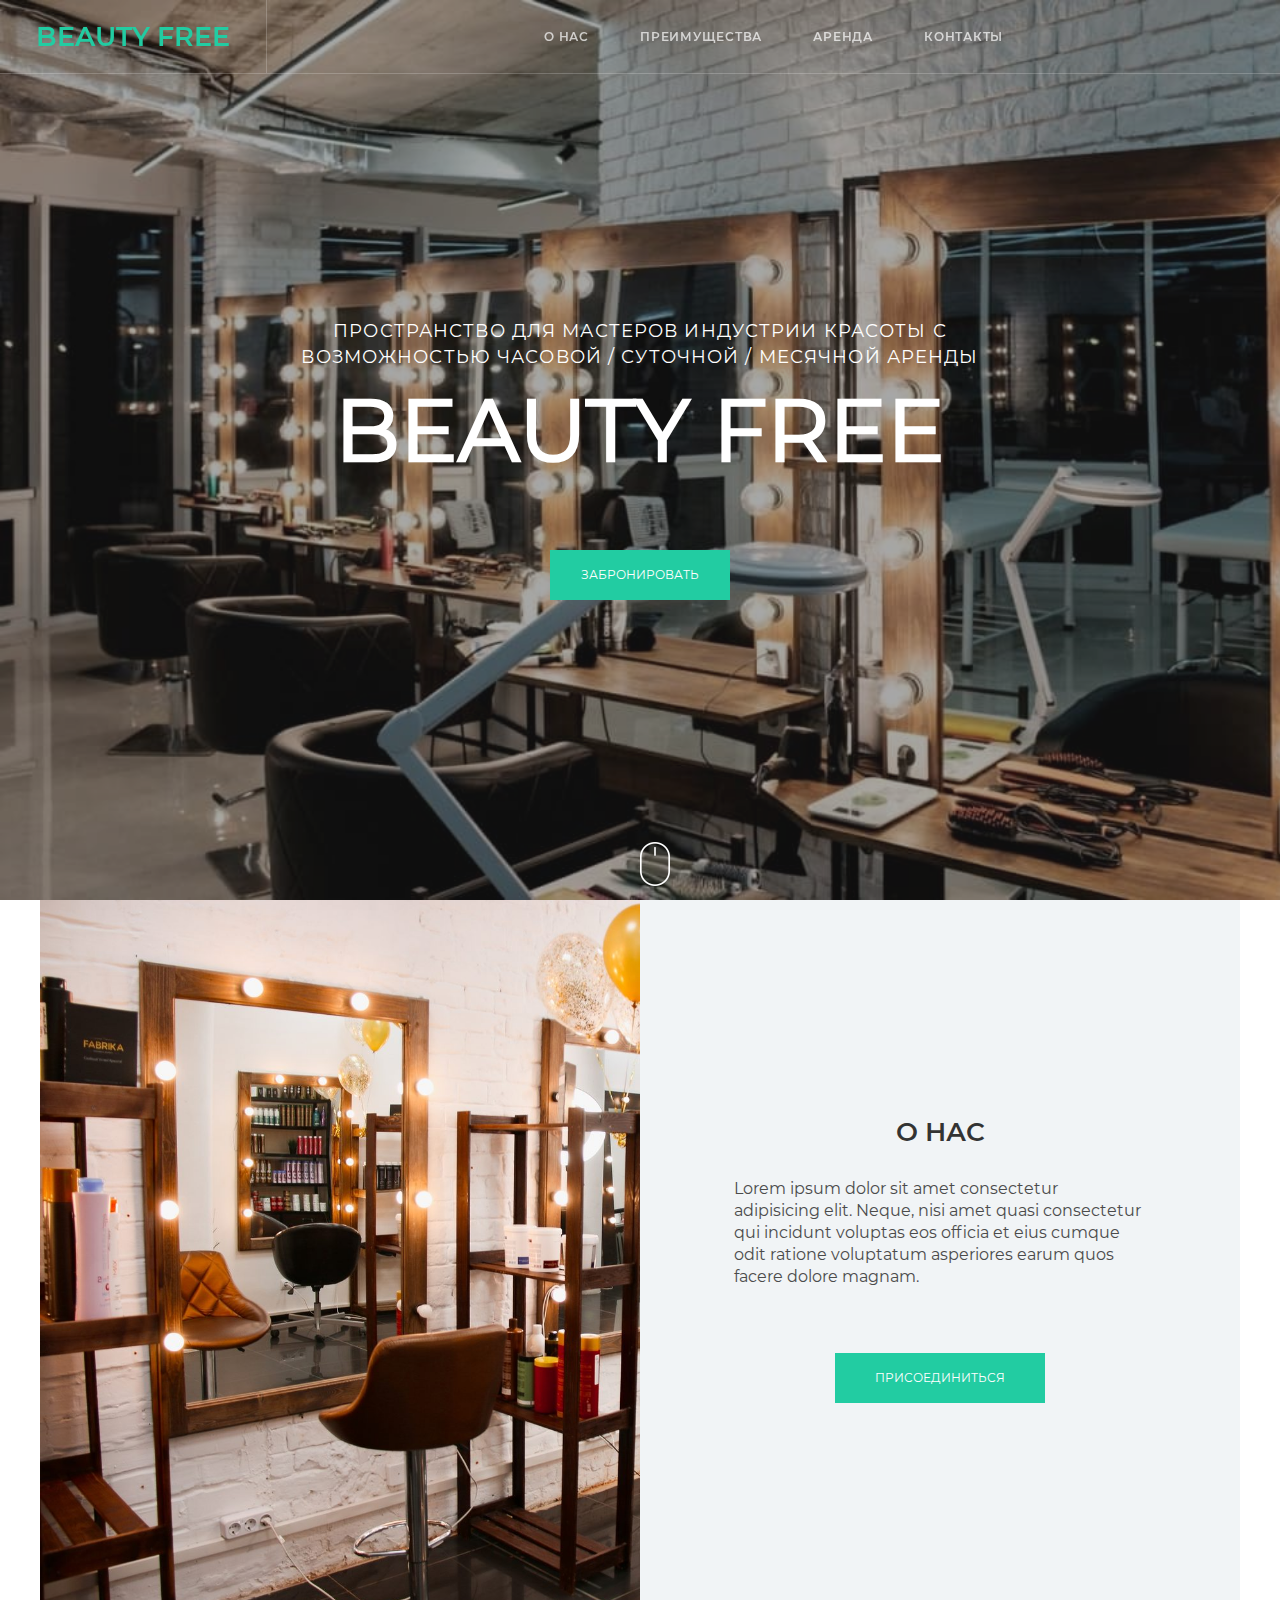
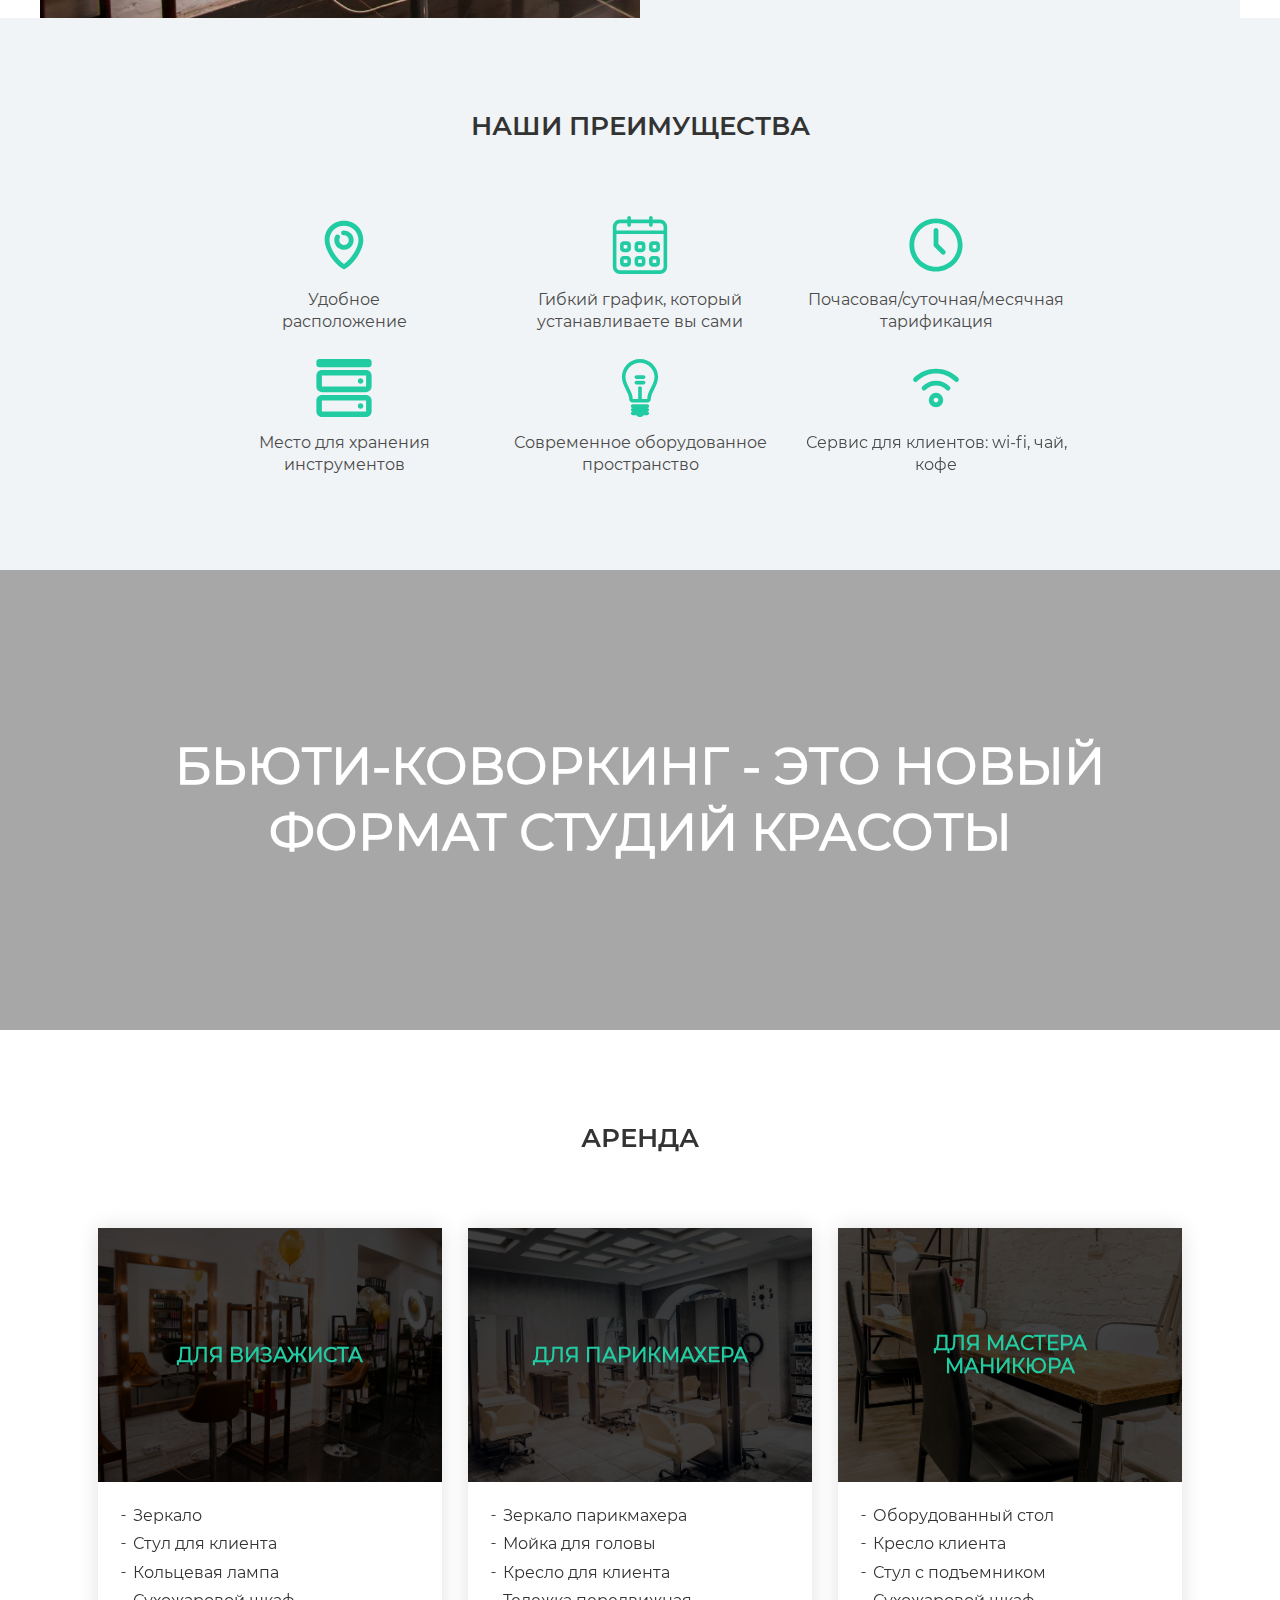
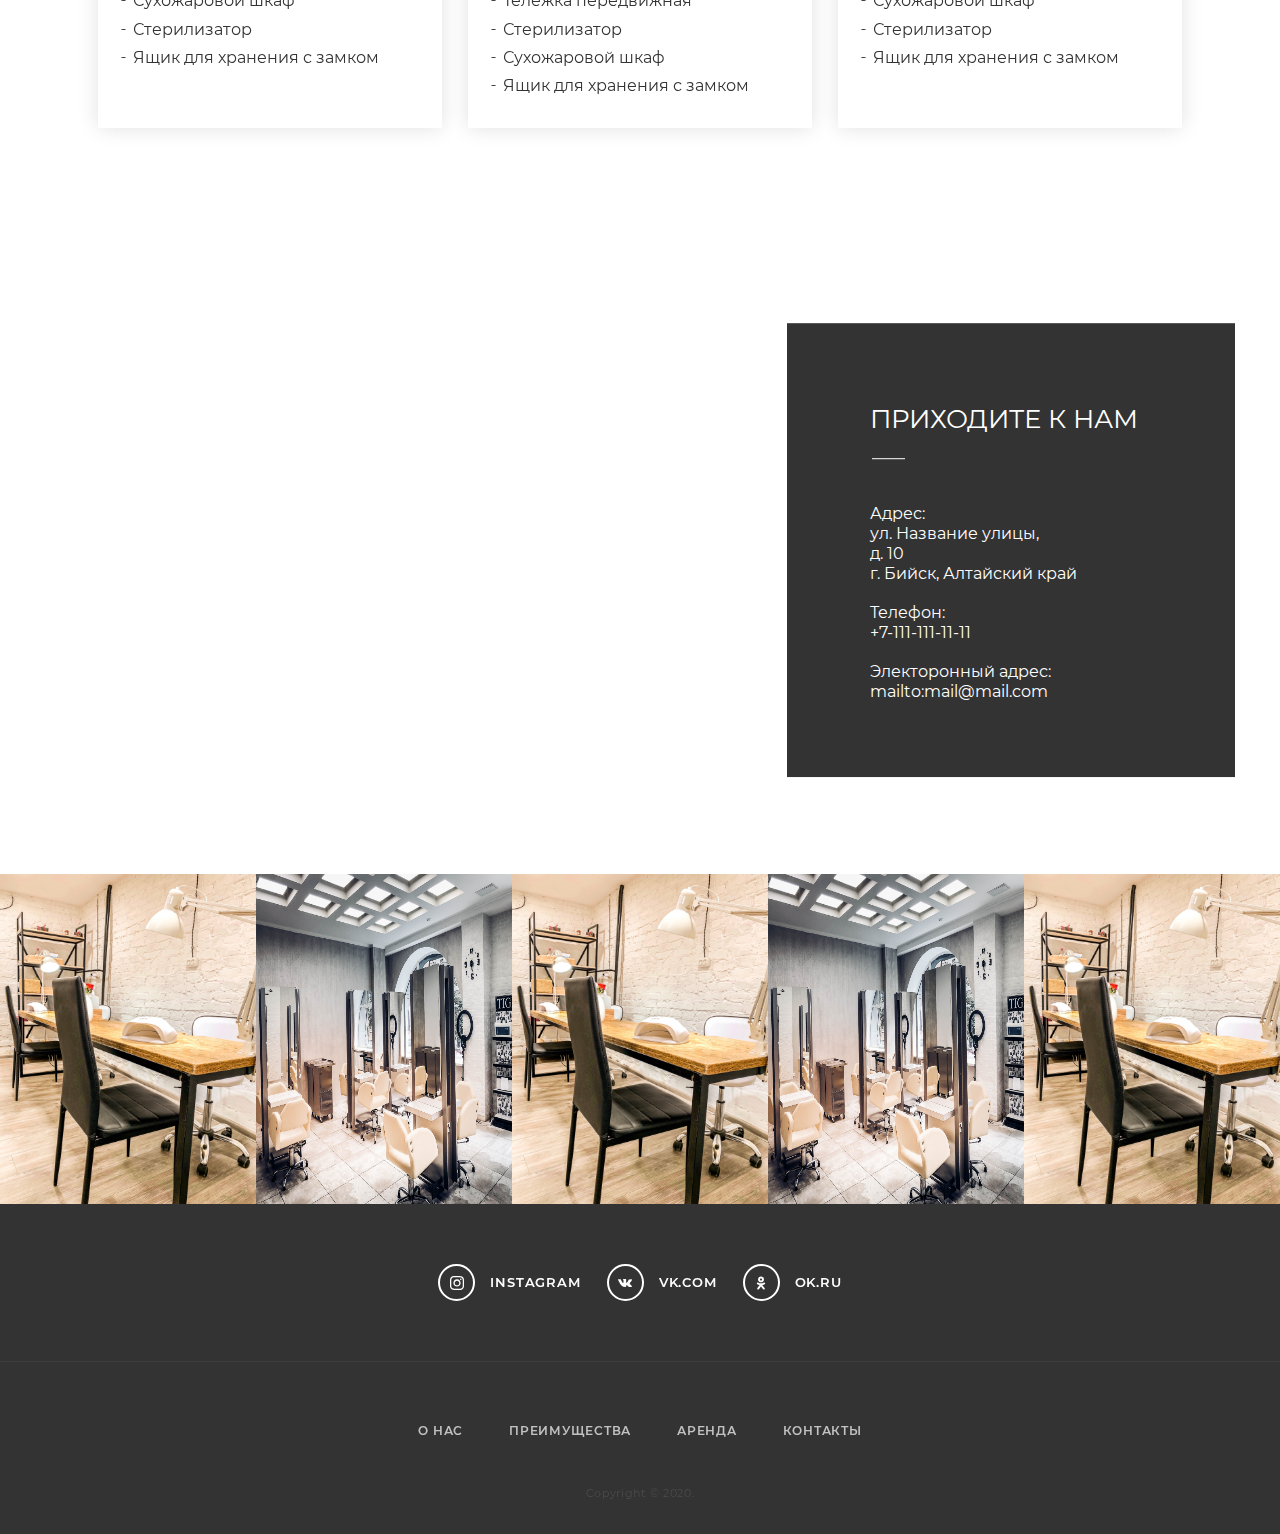
==== index.html @ 0a9019ab "верстка сайта" ====
<!DOCTYPE html>
<html lang="ru-RU">
  <head>
    <meta charset="utf-8">
    <title></title>
    <meta content="" name="author">
    <meta content="" name="description">
    <meta content="" name="keywords">
    <meta content="width=device-width, initial-scale=1" name="viewport">
    <meta content="ie=edge" http-equiv="x-ua-compatible">
    <link rel="icon" type="image/png" href="./favicon.png" sizes="16x16">
    <link rel="stylesheet" href="css/vendor.css">
    <link rel="stylesheet" href="css/commons.css"><!--[if lt IE 9]>
    <script src="http://cdnjs.cloudflare.com/ajax/libs/html5shiv/3.7.2/html5shiv.min.js"></script><![endif]-->
    <style></style>
  </head>
  <body class="home">
    <header class="header">
      <a class="logo" href="./">beauty free</a>
      <nav class="header__menu">
        <ul>
          <li>
            <a href="#about">О нас</a>
          </li>
          <li>
            <a href="#benefits">Преимущества</a>
          </li>
          <li>
            <a href="#rent">Аренда</a>
          </li>
          <li>
            <a href="#contacts">Контакты</a>
          </li>
        </ul>
      </nav>
      <span class="mobile-menu">
        <span></span>
        <span></span>
        <span></span>
        <span></span>
      </span>
    </header>
    <section class="banner">
      <div class="banner__text">
        <p>Пространство для мастеров индустрии красоты с возможностью часовой / суточной / месячной аренды</p>
        <h1>beauty free</h1>
        <a href="order.html">забронировать</a>
      </div>
      <a class="banner__down" href="#about">
        <img src="./images/icon/mouse.png" alt="mouse">
      </a>
    </section>
    <section class="about" id="about">
      <div class="about__wrap">
        <div class="about__img">
          <img src="./images/decor/makeup.jpg" alt="about-us">
        </div>
        <div class="about__text">
          <h2>О нас</h2>
          <p>Lorem ipsum dolor sit amet consectetur adipisicing elit. Neque, nisi amet quasi consectetur qui incidunt voluptas eos officia et eius cumque odit ratione voluptatum asperiores earum quos facere dolore magnam.</p>
          <a href="order.html">Присоединиться</a>
        </div>
      </div>
    </section>
    <section class="benefits" id="benefits">
      <h2>Наши Преимущества</h2>
      <div class="benefits__wrap">
        <div class="benefits__item">
          <img src="./images/icon/map.svg" alt="map">
          <p>Удобное <br> расположение</p>
        </div>
        <div class="benefits__item">
          <img src="./images/icon/calendar.svg" alt="calendar">
          <p>Гибкий график, который устанавливаете вы сами</p>
        </div>
        <div class="benefits__item">
          <img src="./images/icon/clock.svg" alt="clock">
          <p>Почасовая/суточная/месячная тарификация</p>
        </div>
      </div>
      <div class="benefits__wrap">
        <div class="benefits__item">
          <img src="./images/icon/cabinetdrawers.svg" alt="cabinetdrawers">
          <p>Место для хранения инструментов</p>
        </div>
        <div class="benefits__item">
          <img src="./images/icon/lightbulb.svg" alt="lightbulb">
          <p>Современное оборудованное пространство</p>
        </div>
        <div class="benefits__item">
          <img src="./images/icon/wifi.svg" alt="wifi">
          <p>Сервис для клиентов: wi-fi, чай, кофе</p>
        </div>
      </div>
    </section>
    <section class="mission">
      <div class="mission__text">
        <h3>Бьюти-коворкинг - это новый формат студий красоты</h3>
      </div>
    </section>
    <section class="rent" id="rent">
      <h2>Аренда</h2>
      <div class="rent__wrap">
        <div class="rent__item">
          <div class="rent__img" id="img-1">
            <h4>Для визажиста</h4>
          </div>
          <div class="rent__text">
            <p>Зеркало</p>
            <p>Стул для клиента</p>
            <p>Кольцевая лампа</p>
            <p>Сухожаровой шкаф</p>
            <p>Стерилизатор</p>
            <p>Ящик для хранения с замком</p>
          </div>
        </div>
        <div class="rent__item">
          <div class="rent__img" id="img-2">
            <h4>Для парикмахера</h4>
          </div>
          <div class="rent__text">
            <p>Зеркало парикмахера</p>
            <p>Мойка для головы</p>
            <p>Кресло для клиента</p>
            <p>Тележка передвижная</p>
            <p>Стерилизатор</p>
            <p>Сухожаровой шкаф</p>
            <p>Ящик для хранения с замком</p>
          </div>
        </div>
        <div class="rent__item">
          <div class="rent__img" id="img-3">
            <h4>Для мастера <br> маникюра</h4>
          </div>
          <div class="rent__text">
            <p>Оборудованный стол</p>
            <p>Кресло клиента</p>
            <p>Стул с подъемником</p>
            <p>Сухожаровой шкаф</p>
            <p>Стерилизатор</p>
            <p>Ящик для хранения с замком</p>
          </div>
        </div>
      </div>
    </section>
    <section class="contact" id="contacts">
      <div class="contact__map"><script type="text/javascript" charset="utf-8" async src="https://api-maps.yandex.ru/services/constructor/1.0/js/?um=constructor%3A829c46eb6af29d8d62c5518beea19a6431a4fd5678605bb7c474c84bb994b6a6&amp;width=100%25&amp;height=648&amp;lang=ru_RU&amp;scroll=true"></script></div>
      <div class="contact__text">
        <h3>Приходите к нам</h3>
        <p>Адрес: <br> ул. Название улицы, <br> д. 10 <br> г. Бийск, Алтайский край</p>
        <p>Телефон: <br> 
          <a href="tel:+71111111111">+7-111-111-11-11</a>
        </p>
        <p>Электоронный адрес: <br>
          <a href="mailto:mail@mail.com">mailto:mail@mail.com</a>
        </p>
      </div>
    </section>
    <div class="instagram">
      <div class="instagram__text">
        <h4> 
          <a href="https://www.instagram.com">#beautyfree</a>
        </h4>
      </div>
      <div class="instagram__img">
        <a class="instagram__item" href="#">
          <img src="./images/decor/nail.jpg" alt="instagram">
        </a>
        <a class="instagram__item" href="#">
          <img src="./images/decor/hair.jpg" alt="instagram">
        </a>
        <a class="instagram__item" href="#">
          <img src="./images/decor/nail.jpg" alt="instagram">
        </a>
        <a class="instagram__item" href="#">
          <img src="./images/decor/hair.jpg" alt="instagram">
        </a>
        <a class="instagram__item" href="#">
          <img src="./images/decor/nail.jpg" alt="instagram">
        </a>
      </div>
    </div>
    <div class="mobile">
      <ul>
        <li>
          <a href="#about">О нас</a>
        </li>
        <li>
          <a href="#benefits">Преимущества</a>
        </li>
        <li>
          <a href="#rent">Аренда</a>
        </li>
        <li>
          <a href="#contacts">Контакты </a>
        </li>
      </ul>
    </div>
    <footer class="footer">
      <div class="footer__social">
        <div class="footer__item">
          <a href="#"><i>
              <img src="./images/icon/instagram.svg" alt="instagram"></i>Instagram</a>
        </div>
        <div class="footer__item">
          <a href="#"><i>
              <img src="./images/icon/vk.svg" alt="vk"></i>vk.com  </a>
        </div>
        <div class="footer__item">
          <a href="#"><i>
              <img src="./images/icon/media_ok.svg" alt="ok"></i>ok.ru</a>
        </div>
      </div>
      <div class="footer__menu">
        <ul>
          <li>
            <a href="#about">О нас</a>
          </li>
          <li>
            <a href="#benefits">Преимущества</a>
          </li>
          <li>
            <a href="#rent">Аренда</a>
          </li>
          <li>
            <a href="#contacts">Контакты </a>
          </li>
        </ul>
      </div>
      <div class="footer__copyright">
        <p>Copyright © 2020.            </p>
      </div>
    </footer>
    <script src="js/libs/jquery-3.4.1.min.js" defer></script>
    <script src="js/common.js" defer></script>
  </body>
</html>
---- css/commons.css ----
@charset "UTF-8";
@font-face {
  font-family: "Roboto Regular";
  src: url(../fonts/Roboto-Regular.eot);
  src: local("☺"), url(../fonts/Roboto-Regular.eot?#iefix) format("svembedded-opentypeg");
  src: url(../fonts/Roboto-Regular.ttf) format("truetype");
  src: url(../fonts/Roboto-Regular.woff) format("woff");
  src: url(../fonts/Roboto-Regular.woff2) format("woff2");
  font-style: normal;
  font-weight: normal;
}

@font-face {
  font-family: "Montserrat-Regular";
  src: url(../fonts/Montserrat-Regular.eot);
  src: local("☺"), url(../fonts/Montserrat-Regular.eot?#iefix) format("svembedded-opentypeg");
  src: url(../fonts/Montserrat-Regular.ttf) format("truetype");
  src: url(../fonts/Montserrat-Regular.woff) format("woff");
  src: url(../fonts/Montserrat-Regular.woff2) format("woff2");
  font-style: normal;
  font-weight: normal;
}

@font-face {
  font-family: "Montserrat-SemiBold";
  src: url(../fonts/Montserrat-SemiBold.eot);
  src: local("☺"), url(../fonts/Montserrat-SemiBold.eot?#iefix) format("svembedded-opentypeg");
  src: url(../fonts/Montserrat-SemiBold.ttf) format("truetype");
  src: url(../fonts/Montserrat-SemiBold.woff) format("woff");
  src: url(../fonts/Montserrat-SemiBold.woff2) format("woff2");
  font-style: normal;
  font-weight: 700;
}

html, body {
  width: 100%;
  height: 100%;
}

.visually-hidden {
  position: absolute;
  width: 1px;
  height: 1px;
  margin: -1px;
  border: 0;
  padding: 0;
  white-space: nowrap;
  -webkit-clip-path: inset(100%);
          clip-path: inset(100%);
  clip: rect(0 0 0 0);
  overflow: hidden;
}

.overlay {
  position: fixed;
  left: 0;
  top: 0;
  width: 100%;
  height: 100%;
  background-color: rgba(0, 0, 0, 0.35);
}

.modal {
  position: absolute;
  top: 50%;
  left: 50%;
  -webkit-transform: translate(-50%, -50%);
      -ms-transform: translate(-50%, -50%);
          transform: translate(-50%, -50%);
}

body {
  font-family: "Montserrat-Regular";
  font-size: 16px;
  background: #ffffff;
  -webkit-transition: left 0.6s ease;
  -o-transition: left 0.6s ease;
  transition: left 0.6s ease;
  position: relative;
  left: 0;
}

body::before {
  content: '';
  top: 0;
  left: 0;
  right: 0;
  bottom: 0;
  position: fixed;
  width: 100%;
  height: 100%;
  z-index: -1;
  background: url(../images/decor/bg-parallax.jpg) 50% 50% no-repeat;
  background-size: cover;
}

.header {
  position: fixed;
  top: 0;
  left: 0;
  width: 100%;
  height: 73px;
  display: -webkit-box;
  display: -ms-flexbox;
  display: flex;
  z-index: 15;
  border-bottom: 1px solid rgba(255, 255, 255, 0.2);
  -webkit-transition: all .6s ease;
  -o-transition: all .6s ease;
  transition: all .6s ease;
}

.header.is-sticky {
  background: #ffffff;
  border-color: #ededed;
}

.logo {
  display: -webkit-box;
  display: -ms-flexbox;
  display: flex;
  -webkit-box-align: center;
      -ms-flex-align: center;
          align-items: center;
  -webkit-box-pack: center;
      -ms-flex-pack: center;
          justify-content: center;
  max-width: 266px;
  width: 100%;
  font-family: "Montserrat-SemiBold";
  font-size: 27px;
  line-height: 27px;
  text-decoration: none;
  color: #ffffff;
  text-transform: uppercase;
  border-right: 1px solid rgba(255, 255, 255, 0.2);
  -webkit-transition: all .5s ease-in-out;
  -o-transition: all .5s ease-in-out;
  transition: all .5s ease-in-out;
}

.logo:hover {
  color: #22cca2;
}

.is-sticky .logo {
  color: #333;
  border-color: #ededed;
}

.header__menu {
  height: 100%;
  width: calc(100% - 200px);
  display: -webkit-box;
  display: -ms-flexbox;
  display: flex;
  -webkit-box-pack: center;
      -ms-flex-pack: center;
          justify-content: center;
}

.header__menu ul {
  max-width: 459px;
  width: 100%;
  height: 100%;
  list-style: none;
  margin: 0;
  padding: 0;
  display: -webkit-box;
  display: -ms-flexbox;
  display: flex;
  -webkit-box-align: center;
      -ms-flex-align: center;
          align-items: center;
  -webkit-box-pack: justify;
      -ms-flex-pack: justify;
          justify-content: space-between;
}

.header__menu ul a {
  text-decoration: none;
  font-size: 12px;
  text-transform: uppercase;
  line-height: 16px;
  font-family: "Montserrat-SemiBold";
  color: rgba(255, 255, 255, 0.7);
  border-bottom: 2px solid rgba(0, 0, 0, 0);
  -webkit-transition: all .5s ease-in-out;
  -o-transition: all .5s ease-in-out;
  transition: all .5s ease-in-out;
  letter-spacing: 0.0625em;
}

.header__menu ul a:hover {
  color: #ffffff;
  border-bottom-color: #ffffff;
}

.is-sticky ul a {
  color: #333;
}

.is-sticky ul a:hover {
  color: #333;
  border-color: #333;
}

.banner {
  background: url(../images/decor/background.jpg) no-repeat;
  background-size: cover;
  background-attachment: fixed;
  background-position-y: -0.2;
  width: 100%;
  height: 100vh;
  display: -webkit-box;
  display: -ms-flexbox;
  display: flex;
  -webkit-box-align: center;
      -ms-flex-align: center;
          align-items: center;
  -webkit-box-pack: center;
      -ms-flex-pack: center;
          justify-content: center;
  position: relative;
}

.banner .banner__down {
  position: absolute;
  bottom: 10px;
  left: 50%;
  z-index: 5;
  -webkit-animation: moveMouse 2s infinite ease-in-out;
          animation: moveMouse 2s infinite ease-in-out;
}

.banner::after {
  content: '';
  position: absolute;
  top: 0;
  left: 0;
  width: 100%;
  height: 100%;
  background: rgba(36, 36, 36, 0.4);
}

@-webkit-keyframes moveMouse {
  0% {
    -webkit-transform: translateY(0px);
            transform: translateY(0px);
  }
  50% {
    -webkit-transform: translateY(-15px);
            transform: translateY(-15px);
  }
  100% {
    -webkit-transform: translateY(0px);
            transform: translateY(0px);
  }
}

@keyframes moveMouse {
  0% {
    -webkit-transform: translateY(0px);
            transform: translateY(0px);
  }
  50% {
    -webkit-transform: translateY(-15px);
            transform: translateY(-15px);
  }
  100% {
    -webkit-transform: translateY(0px);
            transform: translateY(0px);
  }
}

.banner__text {
  z-index: 10;
}

.banner__text p {
  line-height: 26px;
  margin-bottom: 18px;
  color: #ffffff;
  font-size: 18px;
  letter-spacing: 0.0625em;
  text-transform: uppercase;
  text-align: center;
  max-width: 750px;
}

.banner__text h1 {
  margin: 0;
  text-align: center;
  line-height: 86px;
  margin-bottom: 76px;
  color: #ffffff;
  font-size: 86px;
  text-transform: uppercase;
}

.banner__text a {
  display: -webkit-box;
  display: -ms-flexbox;
  display: flex;
  -webkit-box-align: center;
      -ms-flex-align: center;
          align-items: center;
  -webkit-box-pack: center;
      -ms-flex-pack: center;
          justify-content: center;
  margin: 0 auto;
  width: 180px;
  height: 50px;
  background: #22cca2;
  color: #ffffff;
  text-decoration: none;
  font-size: 12px;
  text-transform: uppercase;
  -webkit-transition: all .5s ease-in-out;
  -o-transition: all .5s ease-in-out;
  transition: all .5s ease-in-out;
}

.banner__text a:hover {
  background: #2bc683;
}

.about {
  background: #ffffff;
}

.about__wrap {
  max-width: 1200px;
  display: -webkit-box;
  display: -ms-flexbox;
  display: flex;
  -webkit-box-align: stretch;
      -ms-flex-align: stretch;
          align-items: stretch;
  background: #F1F4F6;
  margin: 0 auto;
  height: 718px;
}

.about__img {
  width: 50%;
  height: 100%;
  overflow: hidden;
}

.about__img img {
  height: 100%;
  width: auto;
}

.about__text {
  width: 50%;
  height: 100%;
  display: -webkit-box;
  display: -ms-flexbox;
  display: flex;
  -webkit-box-orient: vertical;
  -webkit-box-direction: normal;
      -ms-flex-direction: column;
          flex-direction: column;
  -webkit-box-pack: center;
      -ms-flex-pack: center;
          justify-content: center;
  -webkit-box-align: center;
      -ms-flex-align: center;
          align-items: center;
}

.about__text h2 {
  margin: 0;
  line-height: 32px;
  margin-bottom: 30px;
  color: #333333;
  font-size: 26px;
  font-family: "Montserrat-SemiBold";
  text-transform: uppercase;
}

.about__text p {
  margin: 0;
  max-width: 412px;
  line-height: 22px;
  margin-bottom: 65px;
  color: #4b4b4b;
  font-size: 16px;
}

.about__text a {
  text-decoration: none;
  height: 50px;
  display: -webkit-box;
  display: -ms-flexbox;
  display: flex;
  -webkit-box-align: center;
      -ms-flex-align: center;
          align-items: center;
  -webkit-box-pack: center;
      -ms-flex-pack: center;
          justify-content: center;
  min-width: 106px;
  padding: 0 40px;
  background: #22cca2;
  color: #fff;
  font-size: 12px;
  text-transform: uppercase;
  -webkit-transition: all .5s ease-in-out;
  -o-transition: all .5s ease-in-out;
  transition: all .5s ease-in-out;
}

.about__text a:hover {
  background: #2bc683;
}

.benefits {
  background: #F1F4F6;
  padding-bottom: 68px;
}

.benefits h2 {
  margin: 0;
  text-align: center;
  line-height: 180px;
  padding-top: 18px;
  color: #333333;
  font-size: 26px;
  font-family: "Montserrat-SemiBold";
  text-transform: uppercase;
}

.benefits__wrap {
  display: -webkit-box;
  display: -ms-flexbox;
  display: flex;
  -webkit-box-pack: center;
      -ms-flex-pack: center;
          justify-content: center;
  -ms-flex-wrap: wrap;
      flex-wrap: wrap;
}

.benefits__item {
  width: 270px;
  min-height: 143px;
  margin: 0 13px;
  vertical-align: top;
  display: -webkit-box;
  display: -ms-flexbox;
  display: flex;
  -webkit-box-orient: vertical;
  -webkit-box-direction: normal;
      -ms-flex-direction: column;
          flex-direction: column;
  -webkit-box-align: center;
      -ms-flex-align: center;
          align-items: center;
}

.benefits__item svg {
  width: 62px;
  height: 58px;
}

.benefits__item path {
  fill: #22cca2;
}

.benefits__item p {
  margin: 0;
  text-align: center;
  max-height: 44px;
  font-size: 16px;
  line-height: 22px;
  color: #4b4b4b;
  padding-top: 15px;
}

.mission {
  width: 100%;
  height: 460px;
}

.mission__text {
  width: 100%;
  height: 100%;
  background: rgba(36, 36, 36, 0.4);
  display: -webkit-box;
  display: -ms-flexbox;
  display: flex;
  -webkit-box-align: center;
      -ms-flex-align: center;
          align-items: center;
  -webkit-box-pack: center;
      -ms-flex-pack: center;
          justify-content: center;
}

.mission__text h3 {
  max-width: 946px;
  margin: 0;
  line-height: 66px;
  color: #ffffff;
  font-size: 50px;
  text-transform: uppercase;
  text-align: center;
}

.rent {
  padding-bottom: 68px;
  background: #ffffff;
}

.rent h2 {
  margin: 0;
  text-align: center;
  font-size: 26px;
  line-height: 180px;
  padding-top: 18px;
  color: #333333;
  text-transform: uppercase;
  font-family: "Montserrat-SemiBold";
}

.rent__wrap {
  display: -webkit-box;
  display: -ms-flexbox;
  display: flex;
  -ms-flex-wrap: wrap;
      flex-wrap: wrap;
  -webkit-box-pack: center;
      -ms-flex-pack: center;
          justify-content: center;
}

.rent__item {
  max-width: 344px;
  height: 500px;
  width: 100%;
  margin: 0 13px 30px;
  -webkit-box-shadow: 0 0px 20px rgba(0, 0, 0, 0.12);
          box-shadow: 0 0px 20px rgba(0, 0, 0, 0.12);
}

.rent__img {
  width: 100%;
  height: 254px;
}

.rent__img h4 {
  width: 100%;
  height: 100%;
  display: -webkit-box;
  display: -ms-flexbox;
  display: flex;
  -webkit-box-pack: center;
      -ms-flex-pack: center;
          justify-content: center;
  -webkit-box-align: center;
      -ms-flex-align: center;
          align-items: center;
  background: rgba(0, 0, 0, 0.75);
  font-size: 20px;
  margin: 0;
  color: #22cca2;
  text-transform: uppercase;
  text-align: center;
}

.rent__text {
  width: 100%;
  -webkit-box-sizing: border-box;
          box-sizing: border-box;
  padding: 25px 35px;
}

.rent__text p {
  margin: 0 0 10px 0;
  color: #333333;
  position: relative;
}

.rent__text p::before {
  content: '';
  position: absolute;
  top: 8px;
  left: -12px;
  width: 5px;
  height: 1px;
  border-radius: 50%;
  background: #333333;
}

#img-1 {
  background: url(../images/decor/makeup.jpg) 50% 50% no-repeat;
  background-size: cover;
}

#img-2 {
  background: url(../images/decor/hair.jpg) 50% 50% no-repeat;
  background-size: cover;
}

#img-3 {
  background: url(../images/decor/nail.jpg) 50% 50% no-repeat;
  background-size: cover;
}

.contact {
  height: 648px;
  display: -webkit-box;
  display: -ms-flexbox;
  display: flex;
  position: relative;
}

.contact__map {
  width: 100%;
  height: 648px;
  -webkit-filter: grayscale(1);
          filter: grayscale(1);
}

.contact__text {
  position: absolute;
  top: 50%;
  -webkit-transform: translateY(-50%);
      -ms-transform: translateY(-50%);
          transform: translateY(-50%);
  right: 45px;
  width: 35%;
  -webkit-box-sizing: border-box;
          box-sizing: border-box;
  padding: 0 0 0 6.5%;
  height: 70%;
  background: #333333;
  display: -webkit-box;
  display: -ms-flexbox;
  display: flex;
  -webkit-box-orient: vertical;
  -webkit-box-direction: normal;
      -ms-flex-direction: column;
          flex-direction: column;
  -webkit-box-pack: center;
      -ms-flex-pack: center;
          justify-content: center;
}

.contact__text h3 {
  position: relative;
  line-height: 30px;
  margin-bottom: 70px;
  color: #ffffff;
  font-size: 26px;
  font-weight: normal;
  text-transform: uppercase;
}

.contact__text h3::before {
  content: '';
  position: absolute;
  left: 2px;
  bottom: -25px;
  width: 33px;
  height: 1px;
  background: #ffffff;
}

.contact__text p {
  margin: 0;
  margin-bottom: 19px;
  line-height: 20px;
  color: #ffffff;
  font-size: 16px;
}

.contact__text a {
  text-decoration: none;
  line-height: 20px;
  color: #ffffff;
  font-size: 16px;
}

.contact__text a:hover {
  text-decoration: underline;
}

.instagram {
  position: relative;
}

.instagram:hover .instagram__text {
  opacity: 1;
}

.instagram__img {
  display: -webkit-box;
  display: -ms-flexbox;
  display: flex;
}

.instagram__text {
  position: absolute;
  top: 0;
  left: 0;
  width: 100%;
  height: 100%;
  background: rgba(255, 255, 255, 0.4);
  display: -webkit-box;
  display: -ms-flexbox;
  display: flex;
  -webkit-box-align: center;
      -ms-flex-align: center;
          align-items: center;
  -webkit-box-pack: center;
      -ms-flex-pack: center;
          justify-content: center;
  opacity: 0;
  -webkit-transition: all .5s ease-in-out;
  -o-transition: all .5s ease-in-out;
  transition: all .5s ease-in-out;
}

.instagram__text h4 {
  margin: 0;
}

.instagram__text a {
  text-decoration: none;
  font-family: "Montserrat-SemiBold";
  line-height: 60px;
  color: #333333;
  font-size: 60px;
  font-weight: bold;
  text-transform: uppercase;
}

.instagram__item {
  width: 20%;
  height: 330px;
  overflow: hidden;
}

.instagram__item img {
  width: 100%;
  height: 100%;
}

.title {
  height: 50vh;
  width: 100%;
}

.title__text {
  width: 100%;
  height: 100%;
  background: rgba(36, 36, 36, 0.4);
  display: -webkit-box;
  display: -ms-flexbox;
  display: flex;
  -webkit-box-align: center;
      -ms-flex-align: center;
          align-items: center;
  -webkit-box-pack: center;
      -ms-flex-pack: center;
          justify-content: center;
}

.title__text h2 {
  margin: 0;
  color: #ffffff;
  font-size: 56px;
  line-height: 56px;
  text-transform: uppercase;
}

.price-list {
  background: #ffffff;
}

.price-list__title {
  margin: 0;
  line-height: 180px;
  padding-top: 18px;
  color: #333333;
  font-size: 26px;
  font-weight: bold;
  text-align: center;
  text-transform: uppercase;
}

.price-list__wrap {
  display: -webkit-box;
  display: -ms-flexbox;
  display: flex;
  -webkit-box-pack: center;
      -ms-flex-pack: center;
          justify-content: center;
  -ms-flex-wrap: wrap;
      flex-wrap: wrap;
}

.price-list__item {
  max-width: 370px;
  width: 100%;
  margin: 0 13px 30px;
  -webkit-box-shadow: 0 0px 1px rgba(0, 0, 0, 0.12);
          box-shadow: 0 0px 1px rgba(0, 0, 0, 0.12);
  background: #fbfbfb;
  border-bottom: 1px solid #d9d9d9;
  display: -webkit-box;
  display: -ms-flexbox;
  display: flex;
  -webkit-box-orient: vertical;
  -webkit-box-direction: normal;
      -ms-flex-direction: column;
          flex-direction: column;
  -webkit-transform: translateY(0px);
      -ms-transform: translateY(0px);
          transform: translateY(0px);
  -webkit-transition: all .5s ease-in-out;
  -o-transition: all .5s ease-in-out;
  transition: all .5s ease-in-out;
}

.price-list__item:hover {
  -webkit-transform: translateY(-15px);
      -ms-transform: translateY(-15px);
          transform: translateY(-15px);
}

.price-list__item h3 {
  line-height: 94px;
  color: #ffffff;
  background: -webkit-linear-gradient(45deg, #22cca2, #00e1dd);
  background: -o-linear-gradient(45deg, #22cca2, #00e1dd);
  background: linear-gradient(45deg, #22cca2, #00e1dd);
  -webkit-box-sizing: border-box;
          box-sizing: border-box;
  font-size: 20px;
  text-transform: uppercase;
  text-align: center;
  margin: 0;
}

.price-list__item a {
  display: -webkit-box;
  display: -ms-flexbox;
  display: flex;
  -webkit-box-align: center;
      -ms-flex-align: center;
          align-items: center;
  -webkit-box-pack: center;
      -ms-flex-pack: center;
          justify-content: center;
  margin: 0 auto;
  width: 290px;
  height: 50px;
  margin-bottom: 40px;
  background: #22cca2;
  font-size: 12px;
  color: #ffffff;
  text-transform: uppercase;
  text-decoration: none;
  -webkit-transition: all .3s ease-in-out;
  -o-transition: all .3s ease-in-out;
  transition: all .3s ease-in-out;
}

.price-list__item a:hover {
  background: #2bc683;
}

.price-list__plan {
  line-height: 116px;
  margin-bottom: 26px;
  color: #333333;
  font-size: 20px;
  background: #fff;
  text-align: center;
}

.price-list__plan strong {
  margin-right: 1px;
  font-size: 48px;
  font-weight: lighter;
}

.footer {
  height: 330px;
  background: #333333;
}

.footer__social {
  display: -webkit-box;
  display: -ms-flexbox;
  display: flex;
  -webkit-box-pack: center;
      -ms-flex-pack: center;
          justify-content: center;
  border-bottom: 1px solid #3c3c3c;
  padding: 60px 0;
  margin-bottom: 59px;
}

.footer__item {
  margin: 0 13px;
}

.footer__item a {
  text-decoration: none;
  display: -webkit-box;
  display: -ms-flexbox;
  display: flex;
  -webkit-box-align: center;
      -ms-flex-align: center;
          align-items: center;
  color: #ffffff;
  font-family: "Montserrat-SemiBold";
  font-size: 13px;
  line-height: 37px;
  text-transform: uppercase;
  letter-spacing: 0.0625em;
  min-height: 37px;
}

.footer__item a:hover i {
  background: #ffffff;
}

.footer__item a:hover path {
  fill: #333333;
}

.footer__item svg {
  width: 14px;
  height: 14px;
}

.footer__item path {
  fill: #ffffff;
  -webkit-transition: all 0.3s ease-in-out;
  -o-transition: all 0.3s ease-in-out;
  transition: all 0.3s ease-in-out;
}

.footer__item i {
  margin-right: 15px;
  border: 2px solid #ffffff;
  width: 37px;
  height: 37px;
  display: -webkit-box;
  display: -ms-flexbox;
  display: flex;
  -webkit-box-align: center;
      -ms-flex-align: center;
          align-items: center;
  -webkit-box-pack: center;
      -ms-flex-pack: center;
          justify-content: center;
  border-radius: 100%;
  -webkit-box-sizing: border-box;
          box-sizing: border-box;
  -webkit-transition: all 0.3s ease-in-out;
  -o-transition: all 0.3s ease-in-out;
  transition: all 0.3s ease-in-out;
}

.footer__menu {
  display: -webkit-box;
  display: -ms-flexbox;
  display: flex;
  -webkit-box-pack: center;
      -ms-flex-pack: center;
          justify-content: center;
  margin-bottom: 48px;
}

.footer__menu ul {
  margin: 0;
  padding: 0;
  list-style: none;
  display: -webkit-box;
  display: -ms-flexbox;
  display: flex;
}

.footer__menu ul li {
  margin: 0 23px;
}

.footer__menu ul a {
  font-family: "Montserrat-SemiBold";
  color: rgba(255, 255, 255, 0.7);
  -webkit-transition: color 0.3s ease;
  -o-transition: color 0.3s ease;
  transition: color 0.3s ease;
  text-decoration: none;
  text-transform: uppercase;
  letter-spacing: 0.0625em;
  font-size: 12px;
}

.footer__menu ul a:hover {
  color: #ffffff;
}

.footer__copyright {
  width: 100%;
  display: -webkit-box;
  display: -ms-flexbox;
  display: flex;
  -webkit-box-pack: center;
      -ms-flex-pack: center;
          justify-content: center;
}

.footer__copyright p {
  margin: 0;
  color: #4b4b4b;
  letter-spacing: 0.0625em;
  font-size: 11px;
}

.mobile-menu {
  display: none;
  position: absolute;
  right: 20px;
  top: 50%;
  width: 22px;
  height: 16px;
  margin: -8px 0px 0 0;
  cursor: pointer;
  -webkit-transform: rotate(0deg);
      -ms-transform: rotate(0deg);
          transform: rotate(0deg);
  -webkit-transition: .5s ease-in-out;
  -o-transition: .5s ease-in-out;
  transition: .5s ease-in-out;
}

.mobile-menu span {
  position: absolute;
  display: block;
  left: 0;
  height: 2px;
  width: 100%;
  background: #fff;
  opacity: 1;
  -webkit-transition: background 0.3s ease;
  -o-transition: background 0.3s ease;
  transition: background 0.3s ease;
  -webkit-transform: rotate(0deg);
      -ms-transform: rotate(0deg);
          transform: rotate(0deg);
  -webkit-transition: .25s ease-in-out;
  -o-transition: .25s ease-in-out;
  transition: .25s ease-in-out;
}

.mobile-menu span:nth-child(1) {
  top: 0;
}

.mobile-menu span:nth-child(2) {
  top: 7;
}

.mobile-menu span:nth-child(3) {
  top: 7px;
}

.mobile-menu span:nth-child(4) {
  top: 14px;
}

.mobile-menu.open span:nth-child(1), .mobile-menu.open span:nth-child(4) {
  top: 7px;
  width: 0%;
  top: 50%;
}

.mobile-menu.open span:nth-child(2) {
  -webkit-transform: rotate(45deg);
      -ms-transform: rotate(45deg);
          transform: rotate(45deg);
}

.mobile-menu.open span:nth-child(3) {
  -webkit-transform: rotate(-45deg);
      -ms-transform: rotate(-45deg);
          transform: rotate(-45deg);
  top: 0;
}

.mobile {
  position: fixed;
  top: 0;
  right: -258px;
  width: 257px;
  height: 100%;
  border-left: 1px solid #3c3c3c;
  overflow: auto;
  background: #333;
  z-index: 0;
  -webkit-transition: right 0.6s ease;
  -o-transition: right 0.6s ease;
  transition: right 0.6s ease;
}

.mobile ul {
  margin: 0;
  padding: 0;
  list-style: none;
  display: -webkit-box;
  display: -ms-flexbox;
  display: flex;
  -webkit-box-orient: vertical;
  -webkit-box-direction: normal;
      -ms-flex-direction: column;
          flex-direction: column;
  padding-top: 13px;
}

.mobile ul li {
  display: block;
}

.mobile ul a {
  color: #ffffff;
  display: block;
  -webkit-box-sizing: border-box;
          box-sizing: border-box;
  line-height: 34px;
  padding: 0 20px;
  text-transform: uppercase;
  -webkit-transition: color 0.3s ease;
  -o-transition: color 0.3s ease;
  transition: color 0.3s ease;
  text-decoration: none;
}

body.animated .mobile {
  right: 0;
}

body.showMobileMenuWrap.animated {
  left: -258px;
}

.is-sticky .mobile-menu span {
  background: #333;
}

body.showMobileMenuWrap.animated .header {
  left: -258px;
}

@media (max-width: 1279px) {
  .header__menu {
    display: none;
  }
  .mobile-menu {
    display: block;
  }
  .about__wrap {
    -webkit-box-orient: vertical;
    -webkit-box-direction: normal;
        -ms-flex-direction: column;
            flex-direction: column;
    height: auto;
    max-width: 100%;
  }
  .about__img {
    width: 100%;
    height: 800px;
    overflow: visible;
  }
  .about__img img {
    width: 100%;
    height: 800px;
  }
  .about__text {
    -webkit-box-sizing: border-box;
            box-sizing: border-box;
    width: 100%;
    padding: 80px 100px;
  }
  .about__text p {
    max-width: 612px;
    text-align: center;
  }
}

@media (max-width: 991px) {
  .contact {
    -webkit-box-orient: vertical;
    -webkit-box-direction: normal;
        -ms-flex-direction: column;
            flex-direction: column;
    height: auto;
  }
  .contact__map {
    width: 100%;
    height: 400px;
    overflow: hidden;
  }
  .contact__text {
    position: relative;
    top: auto;
    right: auto;
    -webkit-transform: translateY(0%);
        -ms-transform: translateY(0%);
            transform: translateY(0%);
    width: 100%;
    -webkit-box-sizing: border-box;
            box-sizing: border-box;
    padding: 80px 0;
    -webkit-box-align: center;
        -ms-flex-align: center;
            align-items: center;
  }
  .contact__text p {
    text-align: center;
  }
  .contact__text h3::before {
    left: 50%;
    margin-left: -16px;
  }
}

@media (max-width: 767px) {
  .about__img {
    height: 628px;
    overflow: hidden;
  }
  .about__img img {
    width: 100%;
  }
}

@media (max-width: 479px) {
  .logo {
    font-size: 16px;
  }
  .banner__text h1 {
    line-height: 36px;
    margin-bottom: 30px;
    font-size: 30px;
  }
  .about__img {
    height: 444px;
  }
  .about__text {
    padding: 30px 20px;
  }
  .benefits h2 {
    line-height: 32px;
    margin-bottom: 30px;
    padding-top: 40px;
  }
  .mission__text h3 {
    font-size: 20px;
    line-height: 36px;
  }
  .contact__map {
    height: 200px;
  }
  .contact__text {
    padding: 40px 20px;
  }
  .instagram__text {
    display: none;
  }
  .instagram__img {
    -webkit-box-orient: vertical;
    -webkit-box-direction: normal;
        -ms-flex-direction: column;
            flex-direction: column;
  }
  .instagram__item {
    width: 100%;
  }
  .footer {
    height: 400px;
  }
  .footer__social {
    padding: 20px 0;
    margin-bottom: 20px;
    -webkit-box-orient: vertical;
    -webkit-box-direction: normal;
        -ms-flex-direction: column;
            flex-direction: column;
    -webkit-box-align: center;
        -ms-flex-align: center;
            align-items: center;
  }
  .footer__item {
    margin: 13px 0;
    width: 140px;
  }
  .footer__menu {
    margin-bottom: 25px;
  }
  .footer__menu ul {
    -webkit-box-orient: vertical;
    -webkit-box-direction: normal;
        -ms-flex-direction: column;
            flex-direction: column;
  }
  .footer__menu ul li {
    margin: 0 0 7px 0;
  }
}
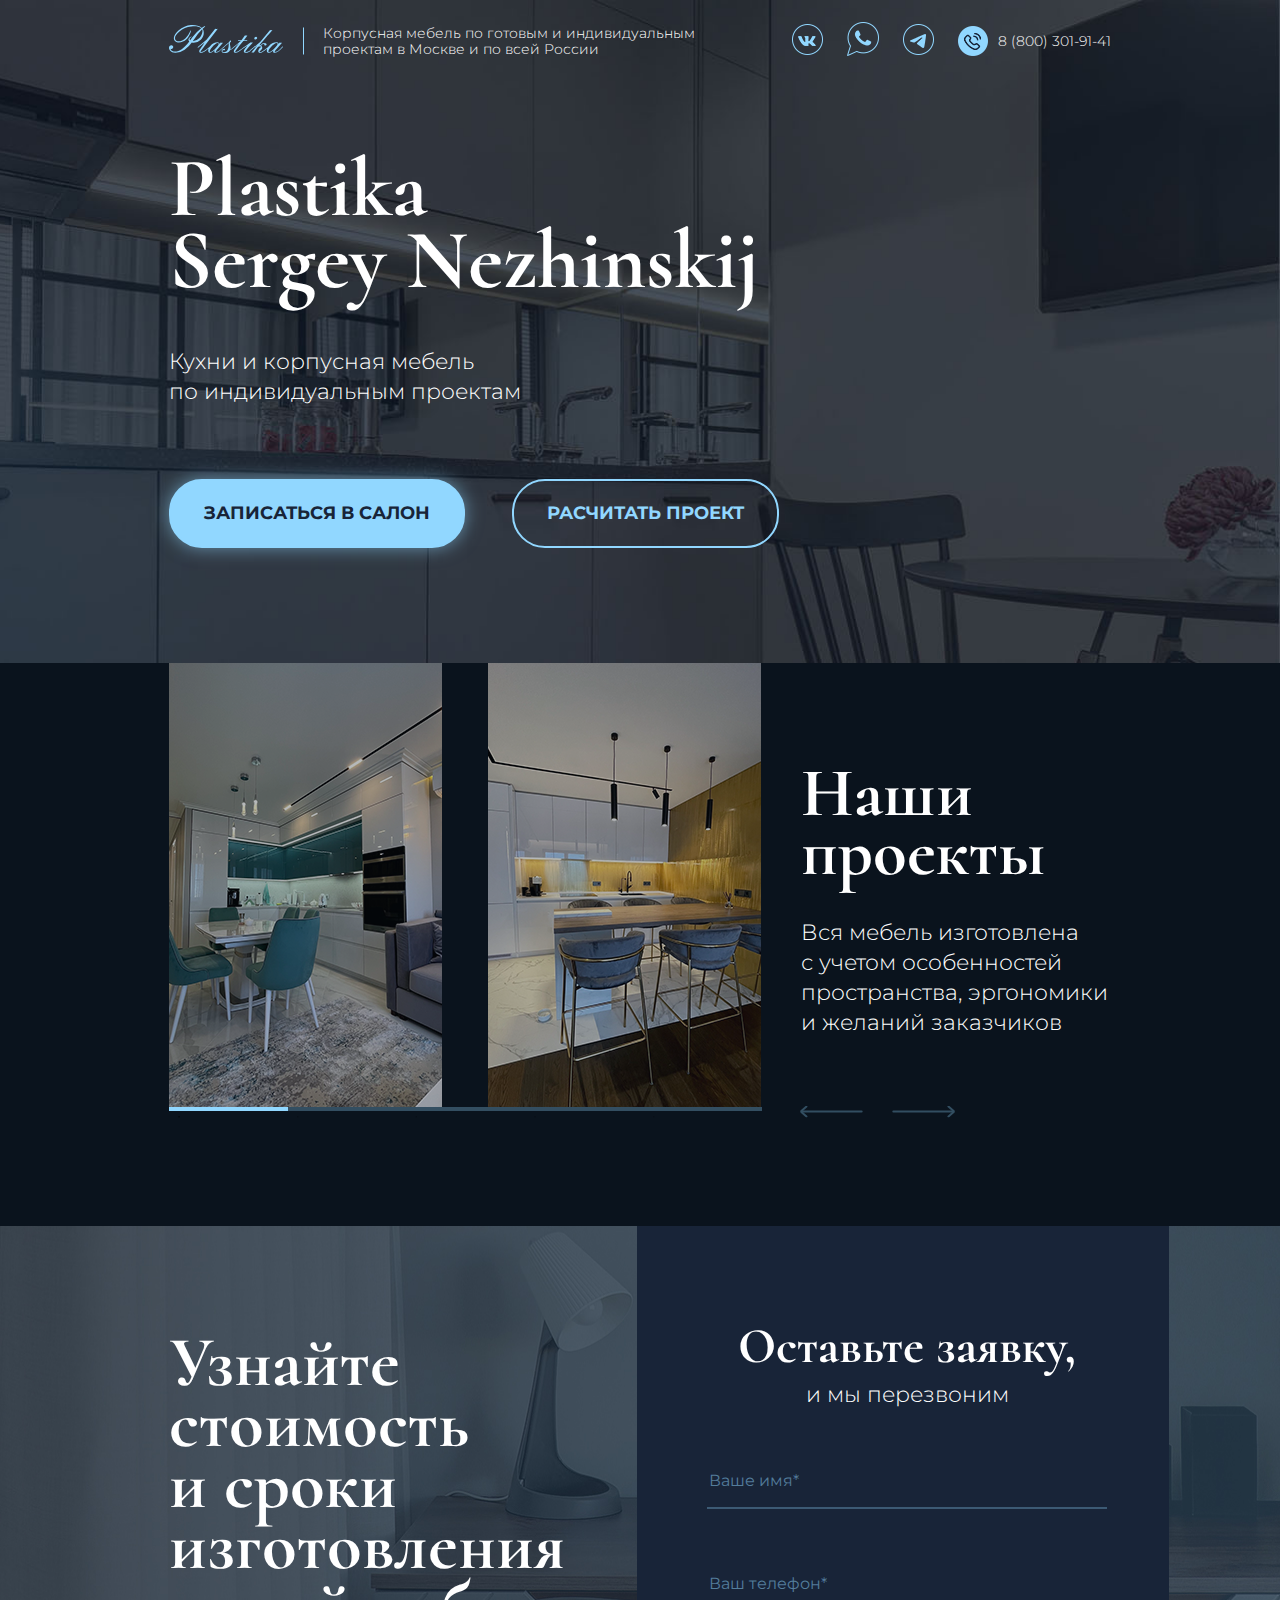
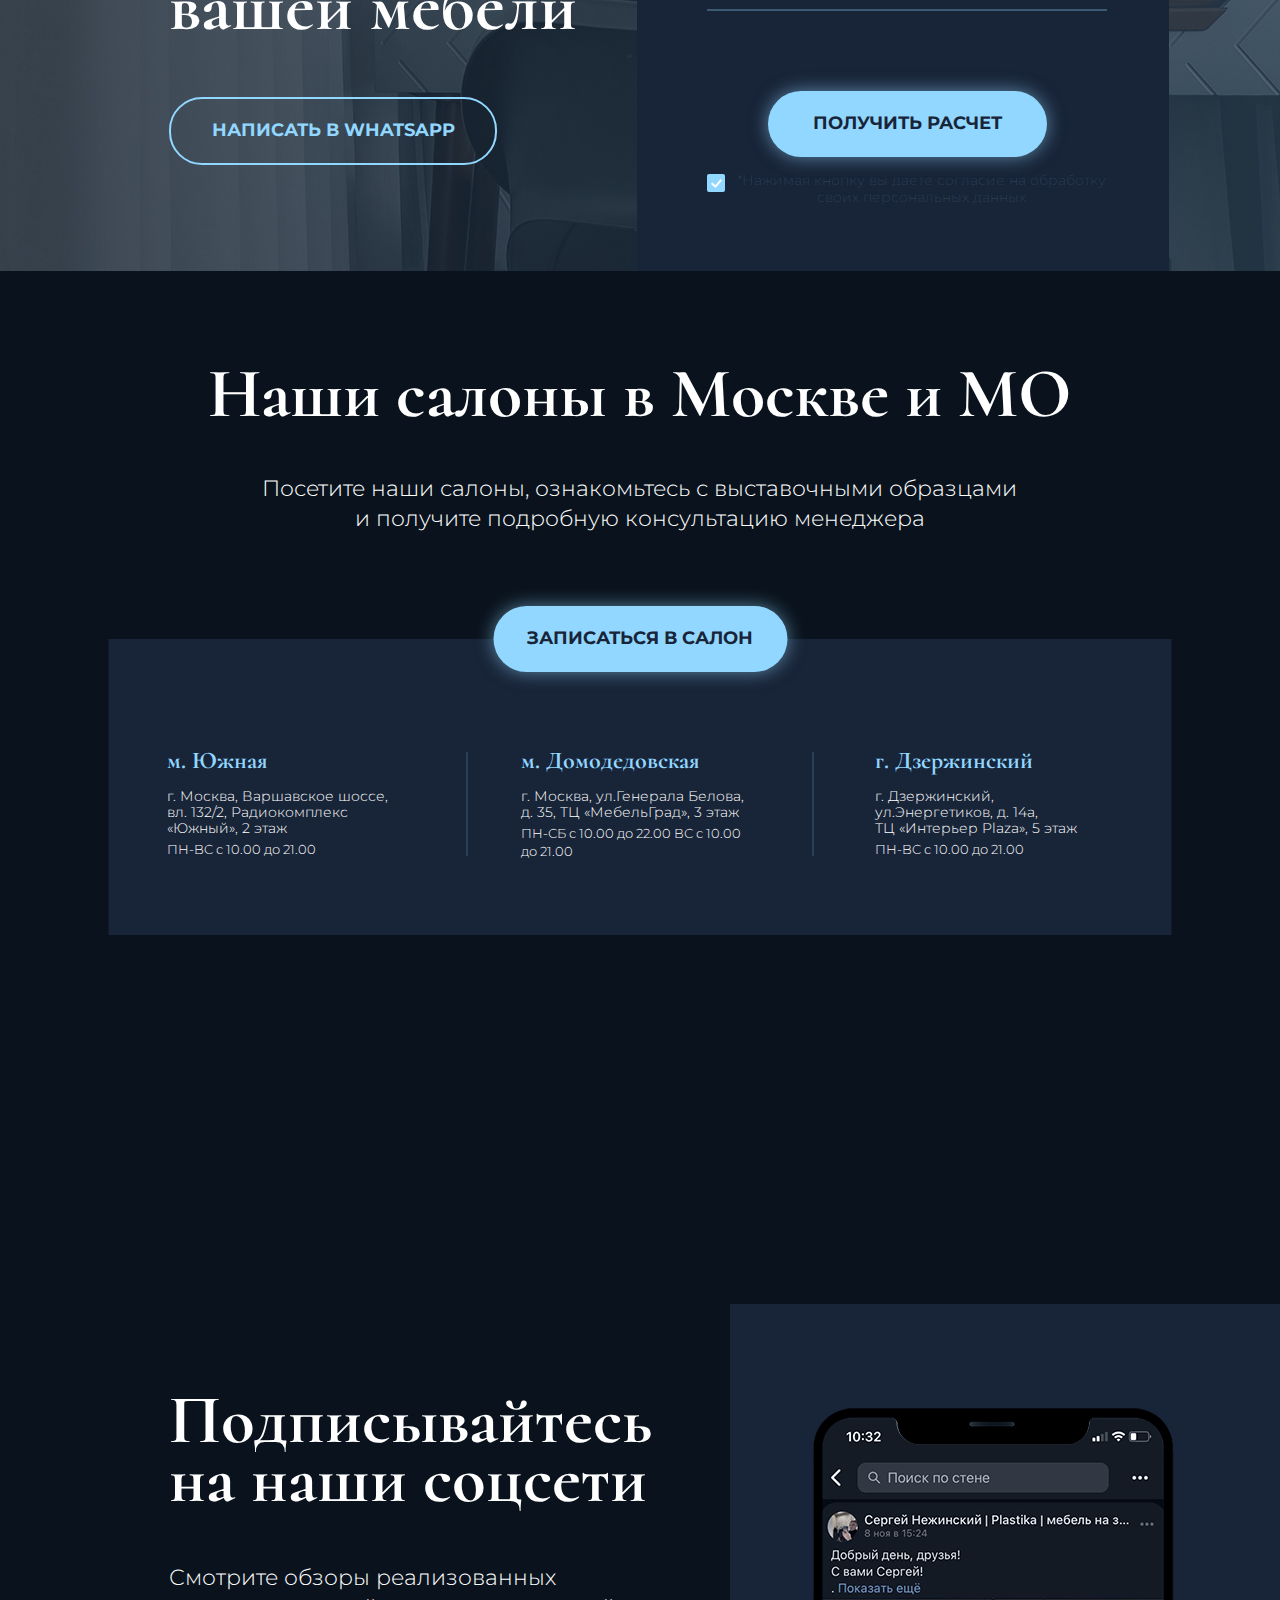
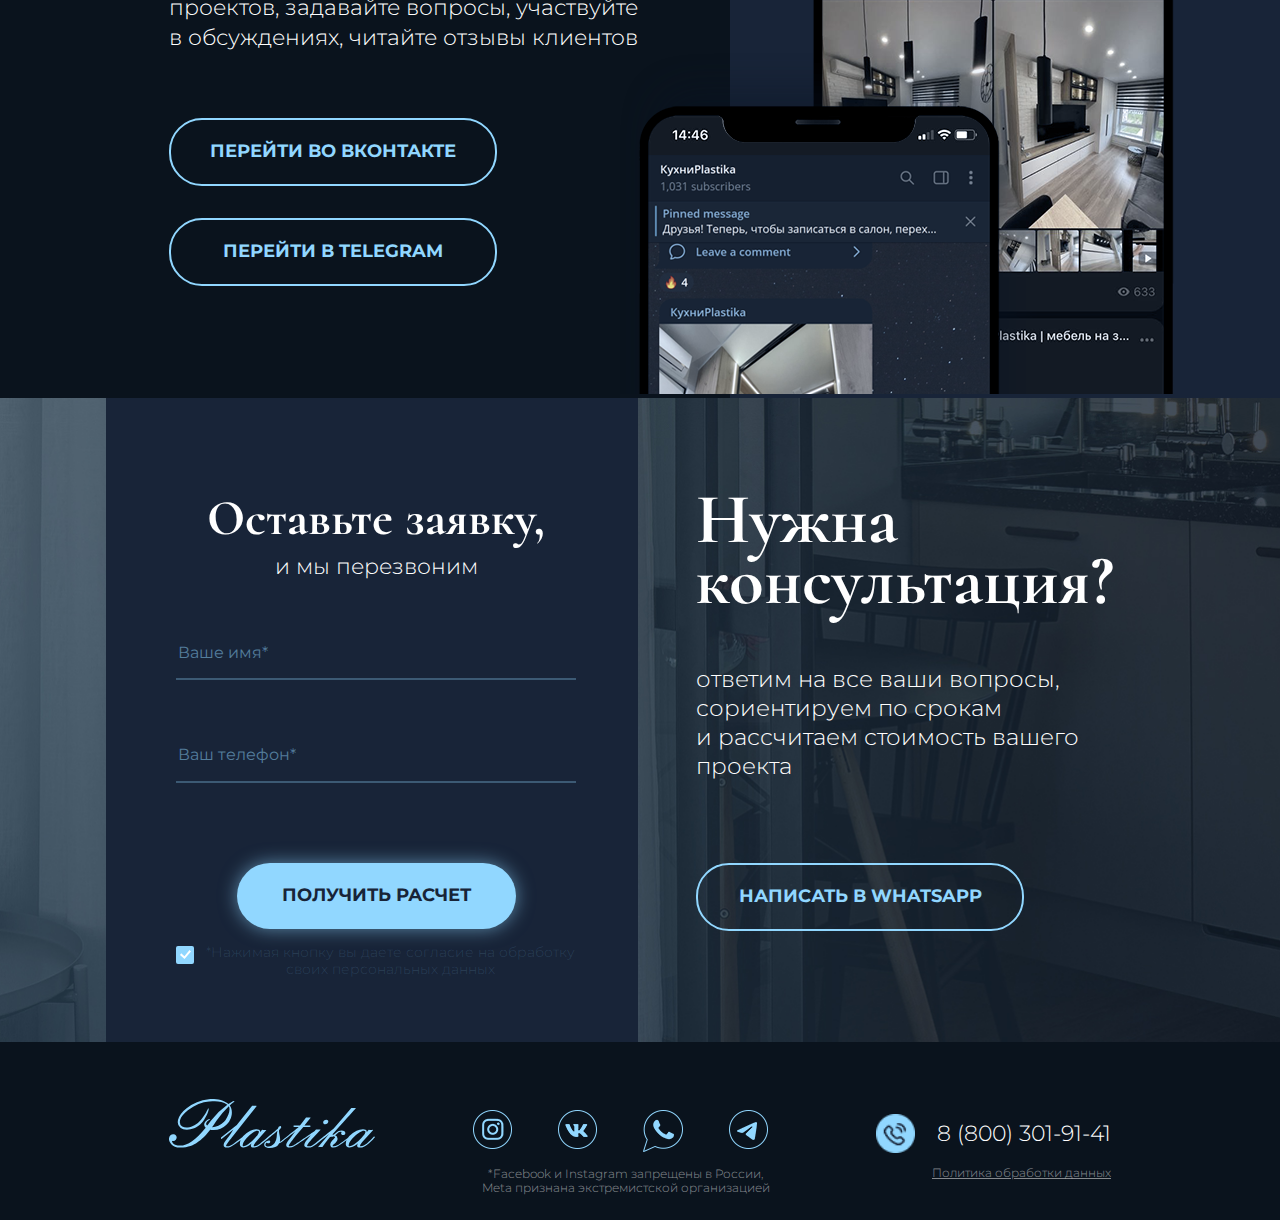
==== commit 6208492d: "new project plastika" ====
--- a/index.html
+++ b/index.html
@@ -8,230 +8,153 @@
     <meta content="" name="keywords">
     <meta content="width=device-width, initial-scale=1" name="viewport">
     <meta content="ie=edge" http-equiv="x-ua-compatible">
-    <link rel="icon" type="image/png" href="./favicon.png" sizes="16x16">
+    <link rel="icon" type="image/png" href="./favicon.png" sizes="16x16"><link rel="preconnect" href="https://fonts.googleapis.com">
+<link rel="preconnect" href="https://fonts.gstatic.com" crossorigin>
+<link href="https://fonts.googleapis.com/css2?family=Cormorant:wght@700&family=Montserrat:wght@300;400;600&display=swap" rel="stylesheet">
+    <link rel="stylesheet" href="css/slick-theme.css">
+    <link rel="stylesheet" href="css/slick.css">
     <link rel="stylesheet" href="css/vendor.css">
-    <link rel="stylesheet" href="css/commons.css"><!--[if lt IE 9]>
+    <link rel="stylesheet" href="css/commons.css?ver=0.1"><!--[if lt IE 9]>
     <script src="http://cdnjs.cloudflare.com/ajax/libs/html5shiv/3.7.2/html5shiv.min.js"></script><![endif]-->
     <style></style>
   </head>
   <body class="home">
     <header class="header">
-      <a class="logo" href="./">beauty free</a>
-      <nav class="header__menu">
-        <ul>
-          <li>
-            <a href="#about">О нас</a>
-          </li>
-          <li>
-            <a href="#benefits">Преимущества</a>
-          </li>
-          <li>
-            <a href="#rent">Аренда</a>
-          </li>
-          <li>
-            <a href="#contacts">Контакты</a>
-          </li>
-        </ul>
-      </nav>
-      <span class="mobile-menu">
-        <span></span>
-        <span></span>
-        <span></span>
-        <span></span>
-      </span>
-    </header>
-    <section class="banner">
-      <div class="banner__text">
-        <p>Пространство для мастеров индустрии красоты с возможностью часовой / суточной / месячной аренды</p>
-        <h1>beauty free</h1>
-        <a href="order.html">забронировать</a>
-      </div>
-      <a class="banner__down" href="#about">
-        <img src="./images/icon/mouse.png" alt="mouse">
-      </a>
-    </section>
-    <section class="about" id="about">
-      <div class="about__wrap">
-        <div class="about__img">
-          <img src="./images/decor/makeup.jpg" alt="about-us">
+      <div class="container">
+        <div class="header__logo"><a href="./"> <img src="./images/icon/logo.svg" alt="plastika"></a>
+          <div class="header__slogan">
+            <p>Корпусная мебель по&nbsp;готовым и&nbsp;индивидуальным проектам в&nbsp;Москве и&nbsp;по&nbsp;всей России</p>
+          </div>
         </div>
-        <div class="about__text">
-          <h2>О нас</h2>
-          <p>Lorem ipsum dolor sit amet consectetur adipisicing elit. Neque, nisi amet quasi consectetur qui incidunt voluptas eos officia et eius cumque odit ratione voluptatum asperiores earum quos facere dolore magnam.</p>
-          <a href="order.html">Присоединиться</a>
+        <div class="header__contacts"> 
+          <div class="header__social"><a href="https://vk.com/nezhinskij" target="_blank"> <img src="./images/icon/vk.png" alt="vk"></a><a href="https://api.whatsapp.com/send?phone=79175666555" target="_blank"> <img src="./images/icon/whatsapp.png" alt="whatsapp"></a><a href="https://t.me/Tu0Oe1EnK5xkvC77" target="_blank"> <img src="./images/icon/telegram.png" alt="telegram"></a></div><a class="header__tel" href="tel:+78003019141"><img src="./images/icon/tel.png" alt="phone"><span>8 (800) 301-91-41</span></a>
         </div>
       </div>
-    </section>
-    <section class="benefits" id="benefits">
-      <h2>Наши Преимущества</h2>
-      <div class="benefits__wrap">
-        <div class="benefits__item">
-          <img src="./images/icon/map.svg" alt="map">
-          <p>Удобное <br> расположение</p>
-        </div>
-        <div class="benefits__item">
-          <img src="./images/icon/calendar.svg" alt="calendar">
-          <p>Гибкий график, который устанавливаете вы сами</p>
-        </div>
-        <div class="benefits__item">
-          <img src="./images/icon/clock.svg" alt="clock">
-          <p>Почасовая/суточная/месячная тарификация</p>
-        </div>
-      </div>
-      <div class="benefits__wrap">
-        <div class="benefits__item">
-          <img src="./images/icon/cabinetdrawers.svg" alt="cabinetdrawers">
-          <p>Место для хранения инструментов</p>
-        </div>
-        <div class="benefits__item">
-          <img src="./images/icon/lightbulb.svg" alt="lightbulb">
-          <p>Современное оборудованное пространство</p>
-        </div>
-        <div class="benefits__item">
-          <img src="./images/icon/wifi.svg" alt="wifi">
-          <p>Сервис для клиентов: wi-fi, чай, кофе</p>
-        </div>
-      </div>
-    </section>
-    <section class="mission">
-      <div class="mission__text">
-        <h3>Бьюти-коворкинг - это новый формат студий красоты</h3>
-      </div>
-    </section>
-    <section class="rent" id="rent">
-      <h2>Аренда</h2>
-      <div class="rent__wrap">
-        <div class="rent__item">
-          <div class="rent__img" id="img-1">
-            <h4>Для визажиста</h4>
-          </div>
-          <div class="rent__text">
-            <p>Зеркало</p>
-            <p>Стул для клиента</p>
-            <p>Кольцевая лампа</p>
-            <p>Сухожаровой шкаф</p>
-            <p>Стерилизатор</p>
-            <p>Ящик для хранения с замком</p>
-          </div>
-        </div>
-        <div class="rent__item">
-          <div class="rent__img" id="img-2">
-            <h4>Для парикмахера</h4>
-          </div>
-          <div class="rent__text">
-            <p>Зеркало парикмахера</p>
-            <p>Мойка для головы</p>
-            <p>Кресло для клиента</p>
-            <p>Тележка передвижная</p>
-            <p>Стерилизатор</p>
-            <p>Сухожаровой шкаф</p>
-            <p>Ящик для хранения с замком</p>
-          </div>
-        </div>
-        <div class="rent__item">
-          <div class="rent__img" id="img-3">
-            <h4>Для мастера <br> маникюра</h4>
-          </div>
-          <div class="rent__text">
-            <p>Оборудованный стол</p>
-            <p>Кресло клиента</p>
-            <p>Стул с подъемником</p>
-            <p>Сухожаровой шкаф</p>
-            <p>Стерилизатор</p>
-            <p>Ящик для хранения с замком</p>
+    </header>
+    <div class="page-content">
+      <div class="banner">
+        <div class="container">
+          <div class="banner__text">
+            <h2>Plastika <br> Sergey Nezhinskij</h2>
+            <p>Кухни и&nbsp;корпусная мебель по&nbsp;индивидуальным проектам</p>
+            <div class="banner__links"> <a class="active" href="#address">записаться в&nbsp;салон</a><a href="#form">расчитать проект</a></div>
           </div>
         </div>
       </div>
-    </section>
-    <section class="contact" id="contacts">
-      <div class="contact__map"><script type="text/javascript" charset="utf-8" async src="https://api-maps.yandex.ru/services/constructor/1.0/js/?um=constructor%3A829c46eb6af29d8d62c5518beea19a6431a4fd5678605bb7c474c84bb994b6a6&amp;width=100%25&amp;height=648&amp;lang=ru_RU&amp;scroll=true"></script></div>
-      <div class="contact__text">
-        <h3>Приходите к нам</h3>
-        <p>Адрес: <br> ул. Название улицы, <br> д. 10 <br> г. Бийск, Алтайский край</p>
-        <p>Телефон: <br> 
-          <a href="tel:+71111111111">+7-111-111-11-11</a>
-        </p>
-        <p>Электоронный адрес: <br>
-          <a href="mailto:mail@mail.com">mailto:mail@mail.com</a>
-        </p>
+      <div class="projects">
+        <div class="container">
+          <div class="projects__slider">
+            <div class="projects__slider--main"> 
+              <div class="projects__slider--slide"> <img src="./images/decor/slide-1.png" alt=""></div>
+              <div class="projects__slider--slide"> <img src="./images/decor/slide-2.png" alt=""></div>
+              <div class="projects__slider--slide"> <img src="./images/decor/slide-3.png" alt=""></div>
+              <div class="projects__slider--slide"> <img src="./images/decor/slide-4.png" alt=""></div>
+              <div class="projects__slider--slide"> <img src="./images/decor/slide-5.png" alt=""></div>
+            </div>
+          </div>
+          <div class="projects__text"> 
+            <h3>Наши проекты</h3>
+            <p>Вся мебель изготовлена с&nbsp;учетом особенностей пространства, эргономики и&nbsp;желаний заказчиков</p>
+          </div>
+        </div>
       </div>
-    </section>
-    <div class="instagram">
-      <div class="instagram__text">
-        <h4> 
-          <a href="https://www.instagram.com">#beautyfree</a>
-        </h4>
+      <div class="form-top"> 
+        <div class="container">
+          <div class="form-top__text"> 
+            <h3>Узнайте стоимость и&nbsp;сроки изготовления вашей мебели</h3><a href="https://api.whatsapp.com/send?phone=79175666555" target="_blank">Написать в&nbsp;WhatsApp</a>
+          </div>
+          <div class="form" id="form"> 
+            <h4>Оставьте заявку,</h4>
+            <p>и&nbsp;мы&nbsp;перезвоним</p>
+            <form method="post" action="ty.php">
+              <input type="text" name="name" required placeholder="Ваше имя*">
+              <input type="phone" name="phone" required placeholder="Ваш телефон*">
+              <input type="submit" value="получить расчет">
+            </form>
+            <input type="checkbox" name="policy" required checked id="checkbox_2">
+            <label for="checkbox_2"> <span>*Нажимая кнопку вы&nbsp;даете согласие на&nbsp;обработку своих <a href="policy.docx" target="_blank">персональных данных</a></span></label>
+          </div>
+        </div>
       </div>
-      <div class="instagram__img">
-        <a class="instagram__item" href="#">
-          <img src="./images/decor/nail.jpg" alt="instagram">
-        </a>
-        <a class="instagram__item" href="#">
-          <img src="./images/decor/hair.jpg" alt="instagram">
-        </a>
-        <a class="instagram__item" href="#">
-          <img src="./images/decor/nail.jpg" alt="instagram">
-        </a>
-        <a class="instagram__item" href="#">
-          <img src="./images/decor/hair.jpg" alt="instagram">
-        </a>
-        <a class="instagram__item" href="#">
-          <img src="./images/decor/nail.jpg" alt="instagram">
-        </a>
+      <div class="address" id="address">
+        <div class="container">
+          <h3>Наши салоны в&nbsp;Москве и&nbsp;МО</h3>
+          <p>Посетите наши салоны, ознакомьтесь с&nbsp;выставочными образцами и&nbsp;получите подробную консультацию менеджера</p>
+          <div class="address__wrap"><a href="#0">записаться в&nbsp;салон</a>
+            <div class="address__item">
+              <h5>м. Южная</h5>
+              <p>г. Москва, Варшавское шоссе, вл. 132/2, Радиокомплекс &laquo;Южный&raquo;, 2&nbsp;этаж</p><span>ПН-BC с&nbsp;10.00 до&nbsp;21.00</span>
+            </div>
+            <div class="address__item">
+              <h5>м. Домодедовская</h5>
+              <p>г. Москва, ул.Генерала Белова, д.&nbsp;35, ТЦ&nbsp;&laquo;МебельГрад&raquo;, 3&nbsp;этаж</p><span>ПН-СБ с&nbsp;10.00 до&nbsp;22.00&nbsp;ВС с&nbsp;10.00 до&nbsp;21.00</span>
+            </div>
+            <div class="address__item">
+              <h5>г. Дзержинский</h5>
+              <p>г. Дзержинский, ул.Энергетиков, д. 14а, ТЦ&nbsp;&laquo;Интерьер Plaza&raquo;, 5&nbsp;этаж</p><span>ПН-BC с&nbsp;10.00 до&nbsp;21.00</span>
+            </div>
+          </div>
+        </div>
+      </div>
+      <div class="address__map"><iframe src="https://yandex.ru/map-widget/v1/?um=constructor%3Aacca5b1c21eee2c9f35bc74f197f63cb7a494be65b7a9cc1a7315374a80036de&amp;source=constructor" width="100%" height="550" frameborder="0"></iframe></div>
+      <div class="subscribe">
+        <div class="container">
+          <div class="subscribe__text">
+            <h3>Подписывайтесь на&nbsp;наши соцсети</h3>
+            <p>Смотрите обзоры реализованных проектов, задавайте вопросы, участвуйте в&nbsp;обсуждениях, читайте отзывы клиентов</p><a href="https://vk.com/nezhinskij" target="_blank">перейти во&nbsp;вконтакте</a><a href="https://t.me/Tu0Oe1EnK5xkvC77" target="_blank">перейти в&nbsp;telegram</a>
+          </div>
+          <div class="subscribe__image"><img src="./images/decor/social-phone.png" alt=""></div>
+        </div>
+      </div>
+      <div class="form-bottom">
+        <div class="container">
+          <div class="form"> 
+            <h4>Оставьте заявку,</h4>
+            <p>и&nbsp;мы&nbsp;перезвоним</p>
+            <form method="post" action="">
+              <input type="text" name="name" required placeholder="Ваше имя*">
+              <input type="phone" name="phone" required placeholder="Ваш телефон*">
+              <input type="submit" value="получить расчет">
+            </form>
+            <input type="checkbox" name="policy" required checked id="checkbox_3">
+            <label for="checkbox_3"> <span>*Нажимая кнопку вы&nbsp;даете согласие на&nbsp;обработку своих <a href="policy.docx" target="_blank">персональных данных</a></span></label>
+          </div>
+          <div class="form-bottom__text"> 
+            <h3>Нужна консультация?</h3>
+            <p>ответим на&nbsp;все ваши вопросы, сориентируем по&nbsp;срокам и&nbsp;рассчитаем стоимость вашего проекта</p><a href="https://api.whatsapp.com/send?phone=79175666555" target="_blank">Написать в&nbsp;WhatsApp</a>
+          </div>
+        </div>
+      </div>
+      <div class="popup-wrap"> 
+        <div class="popup"> <a class="popup__close" href="#0"><img src="./images/icon/close.png" alt="close"></a>
+          <h3>Запишитесь</h3>
+          <p>в&nbsp;подходящий вам салон</p>
+          <form method="post" action="">
+            <input type="text" name="name" required placeholder="Ваше имя*">
+            <input type="phone" name="phone" required placeholder="Ваш телефон*">
+            <select name="address"> 
+              <option selected="selected">Выберите адрес салона</option>
+              <option> г. Москва, Варшавское шоссе, вл. 132/2, Радиокомплекс «Южный», 2 этаж</option>
+              <option>г. Москва, ул.Генерала Белова, д. 35, ТЦ «МебельГрад», 3 этаж</option>
+              <option>г. Дзержинский, ул.Энергетиков, д. 14а, ТЦ «Интерьер Plaza», 5 этаж</option>
+            </select>
+            <input type="submit" value="записаться в салон">
+            <input type="checkbox" name="policy" required checked id="checkbox_1">
+            <label for="checkbox_1"> <span>*Нажимая кнопку вы&nbsp;даете согласие на&nbsp;обработку своих <a href="policy.docx" target="_blank">персональных данных</a></span></label>
+          </form>
+        </div>
+      </div>
+      <div class="footer"> 
+        <div class="container"> <a class="logo" href="./"><img src="./images/icon/logo-footer.svg" alt="plastika"></a>
+          <div class="footer__social">
+            <div class="footer__social--wrap"><a href="https://www.instagram.com/sergey.nezhinskij/" target="_blank"><img src="./images/icon/instagram-footer.png" alt=""></a><a href="https://vk.com/nezhinskij" target="_blank"> <img src="./images/icon/vk-footer.png" alt=""></a><a href="https://api.whatsapp.com/send?phone=79175666555" target="_blank"> <img src="./images/icon/whatsapp-footer.png" alt=""></a><a href="https://t.me/Tu0Oe1EnK5xkvC77" target="_blank"><img src="./images/icon/telegram-footer.png" alt=""></a></div><span>*Facebook и&nbsp;Instagram запрещены в&nbsp;России, Meta признана экстремистской организацией</span>
+          </div>
+          <div class="footer__tel"> <a href="tel:+78003019141"><img src="./images/icon/tel.png" alt="phone">8 (800) 301-91-41</a><a href="policy.docx" target="_blank">Политика обработки данных</a></div>
+        </div>
       </div>
     </div>
-    <div class="mobile">
-      <ul>
-        <li>
-          <a href="#about">О нас</a>
-        </li>
-        <li>
-          <a href="#benefits">Преимущества</a>
-        </li>
-        <li>
-          <a href="#rent">Аренда</a>
-        </li>
-        <li>
-          <a href="#contacts">Контакты </a>
-        </li>
-      </ul>
-    </div>
-    <footer class="footer">
-      <div class="footer__social">
-        <div class="footer__item">
-          <a href="#"><i>
-              <img src="./images/icon/instagram.svg" alt="instagram"></i>Instagram</a>
-        </div>
-        <div class="footer__item">
-          <a href="#"><i>
-              <img src="./images/icon/vk.svg" alt="vk"></i>vk.com  </a>
-        </div>
-        <div class="footer__item">
-          <a href="#"><i>
-              <img src="./images/icon/media_ok.svg" alt="ok"></i>ok.ru</a>
-        </div>
-      </div>
-      <div class="footer__menu">
-        <ul>
-          <li>
-            <a href="#about">О нас</a>
-          </li>
-          <li>
-            <a href="#benefits">Преимущества</a>
-          </li>
-          <li>
-            <a href="#rent">Аренда</a>
-          </li>
-          <li>
-            <a href="#contacts">Контакты </a>
-          </li>
-        </ul>
-      </div>
-      <div class="footer__copyright">
-        <p>Copyright © 2020.            </p>
-      </div>
-    </footer>
-    <script src="js/libs/jquery-3.4.1.min.js" defer></script>
+    <script src="js/libs/jquery-3.3.1.min.js" defer></script>
+    <script src="js/libs/slick.min.js" defer></script>
     <script src="js/common.js" defer></script>
   </body>
 </html>--- a/css/commons.css
+++ b/css/commons.css
@@ -1,40 +1,24 @@
 @charset "UTF-8";
 @font-face {
-  font-family: "Roboto Regular";
-  src: url(../fonts/Roboto-Regular.eot);
-  src: local("☺"), url(../fonts/Roboto-Regular.eot?#iefix) format("svembedded-opentypeg");
-  src: url(../fonts/Roboto-Regular.ttf) format("truetype");
-  src: url(../fonts/Roboto-Regular.woff) format("woff");
-  src: url(../fonts/Roboto-Regular.woff2) format("woff2");
+  font-family: 'AvantGardeCTT';
+  src: url(../fonts/AvantGardeCTT.eot);
+  src: local("☺"), url(../fonts/AvantGardeCTT.eot?#iefix) format("svembedded-opentypeg");
+  src: url(../fonts/AvantGardeCTT.ttf) format("truetype");
+  src: url(../fonts/AvantGardeCTT.woff) format("woff");
+  src: url(../fonts/AvantGardeCTT.woff2) format("woff2");
   font-style: normal;
   font-weight: normal;
 }
 
 @font-face {
-  font-family: "Montserrat-Regular";
-  src: url(../fonts/Montserrat-Regular.eot);
-  src: local("☺"), url(../fonts/Montserrat-Regular.eot?#iefix) format("svembedded-opentypeg");
-  src: url(../fonts/Montserrat-Regular.ttf) format("truetype");
-  src: url(../fonts/Montserrat-Regular.woff) format("woff");
-  src: url(../fonts/Montserrat-Regular.woff2) format("woff2");
-  font-style: normal;
-  font-weight: normal;
-}
-
-@font-face {
-  font-family: "Montserrat-SemiBold";
-  src: url(../fonts/Montserrat-SemiBold.eot);
-  src: local("☺"), url(../fonts/Montserrat-SemiBold.eot?#iefix) format("svembedded-opentypeg");
-  src: url(../fonts/Montserrat-SemiBold.ttf) format("truetype");
-  src: url(../fonts/Montserrat-SemiBold.woff) format("woff");
-  src: url(../fonts/Montserrat-SemiBold.woff2) format("woff2");
+  font-family: 'AvantGardeCTT';
+  src: url(../fonts/AvantGardeCTT-bold.eot);
+  src: local("☺"), url(../fonts/AvantGardeCTT-bold.eot?#iefix) format("svembedded-opentypeg");
+  src: url(../fonts/AvantGardeCTT-bold.ttf) format("truetype");
+  src: url(../fonts/AvantGardeCTT-bold.woff) format("woff");
+  src: url(../fonts/AvantGardeCTT-bold.woff2) format("woff2");
   font-style: normal;
   font-weight: 700;
-}
-
-html, body {
-  width: 100%;
-  height: 100%;
 }
 
 .visually-hidden {
@@ -70,52 +54,166 @@
 }
 
 body {
-  font-family: "Montserrat-Regular";
-  font-size: 16px;
-  background: #ffffff;
-  -webkit-transition: left 0.6s ease;
-  -o-transition: left 0.6s ease;
-  transition: left 0.6s ease;
-  position: relative;
-  left: 0;
-}
-
-body::before {
-  content: '';
-  top: 0;
-  left: 0;
-  right: 0;
-  bottom: 0;
-  position: fixed;
+  font-family: "Montserrat", sans-serif;
+  font-weight: 300;
+  color: #fff;
+  background: #0a131d;
+}
+
+body.hidden {
+  overflow: hidden;
+}
+
+.container {
+  max-width: 972px;
   width: 100%;
-  height: 100%;
-  z-index: -1;
-  background: url(../images/decor/bg-parallax.jpg) 50% 50% no-repeat;
-  background-size: cover;
+  margin: 0 auto;
+  -webkit-box-sizing: border-box;
+          box-sizing: border-box;
+  padding-left: 15px;
+  padding-right: 15px;
 }
 
 .header {
-  position: fixed;
+  position: absolute;
   top: 0;
   left: 0;
   width: 100%;
-  height: 73px;
-  display: -webkit-box;
-  display: -ms-flexbox;
-  display: flex;
-  z-index: 15;
-  border-bottom: 1px solid rgba(255, 255, 255, 0.2);
-  -webkit-transition: all .6s ease;
-  -o-transition: all .6s ease;
-  transition: all .6s ease;
-}
-
-.header.is-sticky {
-  background: #ffffff;
-  border-color: #ededed;
-}
-
-.logo {
+  padding-top: 22px;
+}
+
+.header .container {
+  display: -webkit-box;
+  display: -ms-flexbox;
+  display: flex;
+  -webkit-box-pack: justify;
+      -ms-flex-pack: justify;
+          justify-content: space-between;
+  -webkit-box-align: center;
+      -ms-flex-align: center;
+          align-items: center;
+}
+
+.header__logo {
+  display: -webkit-box;
+  display: -ms-flexbox;
+  display: flex;
+  -webkit-box-align: center;
+      -ms-flex-align: center;
+          align-items: center;
+}
+
+.header__slogan {
+  margin-left: 40px;
+  position: relative;
+}
+
+.header__slogan::before {
+  content: '';
+  position: absolute;
+  width: 1px;
+  height: 27px;
+  background: #91d7ff;
+  top: 50%;
+  -webkit-transform: translateY(-50%);
+      -ms-transform: translateY(-50%);
+          transform: translateY(-50%);
+  left: -20px;
+}
+
+.header__slogan p {
+  font-size: 14px;
+  color: #fff;
+  line-height: 1.143;
+  margin: 0;
+  max-width: 375px;
+}
+
+.header__contacts,
+.header__social {
+  display: -webkit-box;
+  display: -ms-flexbox;
+  display: flex;
+  -webkit-box-align: center;
+      -ms-flex-align: center;
+          align-items: center;
+}
+
+.header__social a {
+  margin: 0 12px;
+  display: block;
+}
+
+a.header__tel {
+  display: -webkit-box;
+  display: -ms-flexbox;
+  display: flex;
+  -webkit-box-align: center;
+      -ms-flex-align: center;
+          align-items: center;
+  font-size: 14px;
+  font-weight: 300;
+  color: #fff;
+  line-height: 14px;
+  text-decoration: none;
+  -webkit-transition: all .3s ease;
+  -o-transition: all .3s ease;
+  transition: all .3s ease;
+  margin-left: 12px;
+}
+
+a.header__tel img {
+  margin-right: 10px;
+}
+
+a.header__tel:hover {
+  color: #91d7ff;
+}
+
+.banner {
+  background: #182438 url(../images/decor/banner.jpg) no-repeat 100% 50%;
+  background-size: auto 100%;
+  padding-top: 152px;
+  padding-bottom: 115px;
+}
+
+.banner__text {
+  max-width: 610px;
+}
+
+.banner__text h2 {
+  font-size: 84px;
+  font-family: "Cormorant", serif;
+  color: #fff;
+  font-weight: 700;
+  line-height: 0.863;
+  margin: 0 0 50px 0;
+}
+
+.banner__text p {
+  margin: 0;
+  font-size: 22px;
+  color: #fff;
+  line-height: 1.364;
+  max-width: 80%;
+}
+
+.banner__links {
+  margin-top: 72px;
+  display: -webkit-box;
+  display: -ms-flexbox;
+  display: flex;
+  -ms-flex-wrap: wrap;
+      flex-wrap: wrap;
+  -webkit-box-align: center;
+      -ms-flex-align: center;
+          align-items: center;
+  -webkit-box-pack: justify;
+      -ms-flex-pack: justify;
+          justify-content: space-between;
+}
+
+.banner__links a {
   display: -webkit-box;
   display: -ms-flexbox;
   display: flex;
@@ -125,93 +223,197 @@
   -webkit-box-pack: center;
       -ms-flex-pack: center;
           justify-content: center;
-  max-width: 266px;
-  width: 100%;
-  font-family: "Montserrat-SemiBold";
-  font-size: 27px;
-  line-height: 27px;
+  border: 2px solid #91d7ff;
+  font-size: 18px;
+  color: #91d7ff;
+  font-weight: 700;
+  text-transform: uppercase;
+  line-height: 1.183;
+  padding: 22px 33px;
+  border-radius: 33px;
   text-decoration: none;
-  color: #ffffff;
-  text-transform: uppercase;
-  border-right: 1px solid rgba(255, 255, 255, 0.2);
-  -webkit-transition: all .5s ease-in-out;
-  -o-transition: all .5s ease-in-out;
-  transition: all .5s ease-in-out;
-}
-
-.logo:hover {
-  color: #22cca2;
-}
-
-.is-sticky .logo {
-  color: #333;
-  border-color: #ededed;
-}
-
-.header__menu {
-  height: 100%;
-  width: calc(100% - 200px);
-  display: -webkit-box;
-  display: -ms-flexbox;
-  display: flex;
-  -webkit-box-pack: center;
-      -ms-flex-pack: center;
-          justify-content: center;
-}
-
-.header__menu ul {
-  max-width: 459px;
-  width: 100%;
-  height: 100%;
-  list-style: none;
-  margin: 0;
-  padding: 0;
-  display: -webkit-box;
-  display: -ms-flexbox;
-  display: flex;
+  -webkit-transition: all .3s ease;
+  -o-transition: all .3s ease;
+  transition: all .3s ease;
+}
+
+.banner__links a.active {
+  color: #182438;
+  background: #91d7ff;
+  -webkit-box-shadow: 0px 0px 18px 0px rgba(145, 215, 255, 0.56);
+          box-shadow: 0px 0px 18px 0px rgba(145, 215, 255, 0.56);
+}
+
+.banner__links a.active:hover {
+  background: #5ca9d5;
+  -webkit-box-shadow: none;
+          box-shadow: none;
+  border-color: #5ca9d5;
+}
+
+.banner__links a:hover {
+  background: rgba(92, 169, 213, 0.3);
+}
+
+.projects {
+  background: #0a131d;
+  padding-bottom: 88px;
+}
+
+.projects .container {
+  display: -webkit-box;
+  display: -ms-flexbox;
+  display: flex;
+  -ms-flex-wrap: wrap;
+      flex-wrap: wrap;
+  -webkit-box-pack: justify;
+      -ms-flex-pack: justify;
+          justify-content: space-between;
   -webkit-box-align: center;
       -ms-flex-align: center;
           align-items: center;
+}
+
+.projects__slider {
+  max-width: 63%;
+}
+
+.projects__slider .slick-arrow {
+  width: 63px;
+  height: 13px;
+  top: auto;
+  bottom: -16px;
+}
+
+.projects__slider .slick-prev {
+  left: calc( 100% + 38px);
+}
+
+.projects__slider .slick-prev:hover::before {
+  -webkit-transform: rotate(180deg);
+      -ms-transform: rotate(180deg);
+          transform: rotate(180deg);
+  background: url(../images/icon/next-active.svg) no-repeat 50% 50%/contain;
+}
+
+.projects__slider .slick-prev::before {
+  position: absolute;
+  content: '';
+  width: 100%;
+  height: 100%;
+  top: 0;
+  left: 0;
+  opacity: 1;
+  background: url(../images/icon/prev.svg) no-repeat 50% 50%/contain;
+}
+
+.projects__slider .slick-next {
+  left: calc( 100% + 130px);
+}
+
+.projects__slider .slick-next:hover::before {
+  background: url(../images/icon/next-active.svg) no-repeat 50% 50%/contain;
+}
+
+.projects__slider .slick-next::before {
+  position: absolute;
+  content: '';
+  width: 100%;
+  height: 100%;
+  top: 0;
+  left: 0;
+  opacity: 1;
+  background: url(../images/icon/next.svg) no-repeat 50% 50%/contain;
+}
+
+.projects__slider .slick-dots {
+  bottom: -3px;
+  display: grid;
+  grid-template-columns: repeat(5, 1fr);
+  grid-template-rows: 4px;
+}
+
+.projects__slider .slick-dots li {
+  margin: 0;
+  width: 100%;
+  height: 100%;
+}
+
+.projects__slider .slick-dots li:hover button {
+  background: #91d7ff;
+}
+
+.projects__slider .slick-dots li button {
+  width: 100%;
+  height: 100%;
+  padding: 0;
+  background: #334e61;
+  -webkit-transition: all .3s ease;
+  -o-transition: all .3s ease;
+  transition: all .3s ease;
+}
+
+.projects__slider .slick-dots li.slick-active button {
+  background: #91d7ff;
+}
+
+.projects__text {
+  max-width: 310px;
+}
+
+.projects__text h3 {
+  margin: 0;
+  font-size: 69px;
+  font-family: "Cormorant", serif;
+  color: #fff;
+  line-height: 0.857;
+  padding-bottom: 36px;
+}
+
+.projects__text p {
+  color: #fff;
+  margin: 0;
+  font-size: 22px;
+  color: #fff;
+  line-height: 1.364;
+}
+
+.form-top {
+  background: url(../images/decor/form.jpg) no-repeat 50% 50%/cover;
+}
+
+.form-top .container {
+  display: -webkit-box;
+  display: -ms-flexbox;
+  display: flex;
+  -ms-flex-wrap: wrap;
+      flex-wrap: wrap;
   -webkit-box-pack: justify;
       -ms-flex-pack: justify;
           justify-content: space-between;
-}
-
-.header__menu ul a {
-  text-decoration: none;
-  font-size: 12px;
-  text-transform: uppercase;
-  line-height: 16px;
-  font-family: "Montserrat-SemiBold";
-  color: rgba(255, 255, 255, 0.7);
-  border-bottom: 2px solid rgba(0, 0, 0, 0);
-  -webkit-transition: all .5s ease-in-out;
-  -o-transition: all .5s ease-in-out;
-  transition: all .5s ease-in-out;
-  letter-spacing: 0.0625em;
-}
-
-.header__menu ul a:hover {
-  color: #ffffff;
-  border-bottom-color: #ffffff;
-}
-
-.is-sticky ul a {
-  color: #333;
-}
-
-.is-sticky ul a:hover {
-  color: #333;
-  border-color: #333;
-}
-
-.banner {
-  background: url(../images/decor/background.jpg) no-repeat;
-  background-size: cover;
-  background-attachment: fixed;
-  background-position-y: -0.2;
-  width: 100%;
-  height: 100vh;
+  -webkit-box-align: center;
+      -ms-flex-align: center;
+          align-items: center;
+}
+
+.form-top .form {
+  margin-right: -58px;
+}
+
+.form-top__text {
+  max-width: 435px;
+}
+
+.form-top__text h3 {
+  margin: 0;
+  font-family: "Cormorant", serif;
+  font-size: 71px;
+  font-weight: 700;
+  line-height: 0.857;
+  padding-bottom: 60px;
+}
+
+.form-top__text a {
   display: -webkit-box;
   display: -ms-flexbox;
   display: flex;
@@ -221,84 +423,124 @@
   -webkit-box-pack: center;
       -ms-flex-pack: center;
           justify-content: center;
-  position: relative;
-}
-
-.banner .banner__down {
-  position: absolute;
-  bottom: 10px;
-  left: 50%;
-  z-index: 5;
-  -webkit-animation: moveMouse 2s infinite ease-in-out;
-          animation: moveMouse 2s infinite ease-in-out;
-}
-
-.banner::after {
-  content: '';
-  position: absolute;
-  top: 0;
-  left: 0;
+  border: 2px solid #91d7ff;
+  width: 324px;
+  height: 64px;
+  font-size: 18px;
+  color: #91d7ff;
+  font-weight: 700;
+  border-radius: 33px;
+  text-decoration: none;
+  text-transform: uppercase;
+  line-height: 1.183;
+  -webkit-transition: all .3s ease;
+  -o-transition: all .3s ease;
+  transition: all .3s ease;
+}
+
+.form-top__text a:hover {
+  background: rgba(92, 169, 213, 0.3);
+}
+
+.form {
+  max-width: 532px;
   width: 100%;
-  height: 100%;
-  background: rgba(36, 36, 36, 0.4);
-}
-
-@-webkit-keyframes moveMouse {
-  0% {
-    -webkit-transform: translateY(0px);
-            transform: translateY(0px);
-  }
-  50% {
-    -webkit-transform: translateY(-15px);
-            transform: translateY(-15px);
-  }
-  100% {
-    -webkit-transform: translateY(0px);
-            transform: translateY(0px);
-  }
-}
-
-@keyframes moveMouse {
-  0% {
-    -webkit-transform: translateY(0px);
-            transform: translateY(0px);
-  }
-  50% {
-    -webkit-transform: translateY(-15px);
-            transform: translateY(-15px);
-  }
-  100% {
-    -webkit-transform: translateY(0px);
-            transform: translateY(0px);
-  }
-}
-
-.banner__text {
-  z-index: 10;
-}
-
-.banner__text p {
-  line-height: 26px;
-  margin-bottom: 18px;
-  color: #ffffff;
-  font-size: 18px;
-  letter-spacing: 0.0625em;
-  text-transform: uppercase;
+  background: #182438;
+  padding: 105px 62px 65px 70px;
+  -webkit-box-sizing: border-box;
+          box-sizing: border-box;
+}
+
+.form h4 {
+  margin: 0;
+  font-size: 50px;
+  font-family: "Cormorant", serif;
+  font-weight: 700;
+  line-height: 0.6;
   text-align: center;
-  max-width: 750px;
-}
-
-.banner__text h1 {
-  margin: 0;
+  padding-bottom: 19px;
+}
+
+.form p {
   text-align: center;
-  line-height: 86px;
-  margin-bottom: 76px;
-  color: #ffffff;
-  font-size: 86px;
-  text-transform: uppercase;
-}
-
-.banner__text a {
+  margin: 0;
+  font-size: 22px;
+  line-height: 1.364;
+  padding-bottom: 61px;
+}
+
+.form form {
+  display: -webkit-box;
+  display: -ms-flexbox;
+  display: flex;
+  -webkit-box-orient: vertical;
+  -webkit-box-direction: normal;
+      -ms-flex-direction: column;
+          flex-direction: column;
+}
+
+.form input[type="text"] {
+  border: none;
+  outline: none;
+  background: transparent;
+  padding-bottom: 16px;
+  color: #fff;
+  margin-bottom: 65px;
+  border-bottom: 2px solid rgba(145, 215, 255, 0.3);
+}
+
+.form input[type="text"]::-webkit-input-placeholder {
+  font-size: 16px;
+  color: rgba(145, 215, 255, 0.502);
+  line-height: 1.303;
+}
+
+.form input[type="text"]::-ms-input-placeholder {
+  font-size: 16px;
+  color: rgba(145, 215, 255, 0.502);
+  line-height: 1.303;
+}
+
+.form input[type="text"]::placeholder {
+  font-size: 16px;
+  color: rgba(145, 215, 255, 0.502);
+  line-height: 1.303;
+}
+
+.form input[type="phone"] {
+  border: none;
+  outline: none;
+  background: transparent;
+  padding-bottom: 16px;
+  color: #fff;
+  margin-bottom: 80px;
+  border-bottom: 2px solid rgba(145, 215, 255, 0.3);
+}
+
+.form input[type="phone"]::-webkit-input-placeholder {
+  font-size: 16px;
+  color: rgba(145, 215, 255, 0.502);
+  line-height: 1.303;
+}
+
+.form input[type="phone"]::-ms-input-placeholder {
+  font-size: 16px;
+  color: rgba(145, 215, 255, 0.502);
+  line-height: 1.303;
+}
+
+.form input[type="phone"]::placeholder {
+  font-size: 16px;
+  color: rgba(145, 215, 255, 0.502);
+  line-height: 1.303;
+}
+
+.form input[type="submit"] {
+  background: #91d7ff;
+  -webkit-box-shadow: 0px 0px 18px 0px rgba(145, 215, 255, 0.56);
+          box-shadow: 0px 0px 18px 0px rgba(145, 215, 255, 0.56);
+  width: 279px;
+  height: 66px;
   display: -webkit-box;
   display: -ms-flexbox;
   display: flex;
@@ -309,90 +551,132 @@
       -ms-flex-pack: center;
           justify-content: center;
   margin: 0 auto;
-  width: 180px;
-  height: 50px;
-  background: #22cca2;
-  color: #ffffff;
+  border: none;
+  outline: none;
+  border-radius: 33px;
+  -webkit-transition: all .3s ease;
+  -o-transition: all .3s ease;
+  transition: all .3s ease;
+  font-size: 18px;
+  color: #182438;
+  font-weight: 700;
+  text-transform: uppercase;
+  line-height: 1.183;
+  text-align: center;
+}
+
+.form input[type="submit"]:hover {
+  background: #5ca9d5;
+  -webkit-box-shadow: none;
+          box-shadow: none;
+  cursor: pointer;
+}
+
+.form input[type="checkbox"] {
+  display: none;
+}
+
+.form input[type="checkbox"]:checked + label::before {
+  background-color: #91d7ff;
+  background-image: url(../images/icon/check.svg);
+}
+
+.form input[type="checkbox"] + label {
+  padding-left: 28px;
+  position: relative;
+  display: block;
+}
+
+.form input[type="checkbox"] + label::before {
+  cursor: pointer;
+  content: '';
+  position: absolute;
+  top: 2px;
+  left: 0;
+  width: 18px;
+  height: 18px;
+  background-color: rgba(145, 215, 255, 0.149);
+  background-size: 11px 9px;
+  background-position: center;
+  background-repeat: no-repeat;
+  border-radius: 2px;
+}
+
+.form span {
+  margin-top: 15px;
+  display: block;
+  text-align: center;
+  font-size: 14px;
+  color: rgba(145, 215, 255, 0.149);
+  line-height: 1.2;
+}
+
+.form span a {
+  color: rgba(145, 215, 255, 0.149);
   text-decoration: none;
-  font-size: 12px;
+  -webkit-transition: all .3s ease;
+  -o-transition: all .3s ease;
+  transition: all .3s ease;
+}
+
+.form span a:hover {
+  color: #91d7ff;
+}
+
+.address {
+  background: #0a131d;
+  position: relative;
+  padding-top: 100px;
+  padding-bottom: 215px;
+}
+
+.address h3 {
+  margin: 0;
+  text-align: center;
+  font-family: "Cormorant", serif;
+  font-size: 70px;
+  line-height: 0.665;
+  padding-bottom: 57px;
+}
+
+.address .container > p {
+  margin: 0 auto;
+  text-align: center;
+  font-size: 22px;
+  line-height: 1.364;
+  max-width: 90%;
+}
+
+.address__wrap {
+  background: #182438;
+  display: -webkit-box;
+  display: -ms-flexbox;
+  display: flex;
+  -ms-flex-wrap: wrap;
+      flex-wrap: wrap;
+  position: absolute;
+  left: 50%;
+  top: 77%;
+  -webkit-transform: translateX(-50%);
+      -ms-transform: translateX(-50%);
+          transform: translateX(-50%);
+  width: 100%;
+  max-width: 1063px;
+  padding-top: 110px;
+}
+
+.address__wrap a {
+  position: absolute;
+  top: -33px;
+  left: 50%;
+  -webkit-transform: translateX(-50%);
+      -ms-transform: translateX(-50%);
+          transform: translateX(-50%);
+  font-size: 18px;
+  color: #182438;
+  font-weight: 700;
   text-transform: uppercase;
-  -webkit-transition: all .5s ease-in-out;
-  -o-transition: all .5s ease-in-out;
-  transition: all .5s ease-in-out;
-}
-
-.banner__text a:hover {
-  background: #2bc683;
-}
-
-.about {
-  background: #ffffff;
-}
-
-.about__wrap {
-  max-width: 1200px;
-  display: -webkit-box;
-  display: -ms-flexbox;
-  display: flex;
-  -webkit-box-align: stretch;
-      -ms-flex-align: stretch;
-          align-items: stretch;
-  background: #F1F4F6;
-  margin: 0 auto;
-  height: 718px;
-}
-
-.about__img {
-  width: 50%;
-  height: 100%;
-  overflow: hidden;
-}
-
-.about__img img {
-  height: 100%;
-  width: auto;
-}
-
-.about__text {
-  width: 50%;
-  height: 100%;
-  display: -webkit-box;
-  display: -ms-flexbox;
-  display: flex;
-  -webkit-box-orient: vertical;
-  -webkit-box-direction: normal;
-      -ms-flex-direction: column;
-          flex-direction: column;
-  -webkit-box-pack: center;
-      -ms-flex-pack: center;
-          justify-content: center;
-  -webkit-box-align: center;
-      -ms-flex-align: center;
-          align-items: center;
-}
-
-.about__text h2 {
-  margin: 0;
-  line-height: 32px;
-  margin-bottom: 30px;
-  color: #333333;
-  font-size: 26px;
-  font-family: "Montserrat-SemiBold";
-  text-transform: uppercase;
-}
-
-.about__text p {
-  margin: 0;
-  max-width: 412px;
-  line-height: 22px;
-  margin-bottom: 65px;
-  color: #4b4b4b;
-  font-size: 16px;
-}
-
-.about__text a {
-  text-decoration: none;
-  height: 50px;
+  line-height: 1.183;
   display: -webkit-box;
   display: -ms-flexbox;
   display: flex;
@@ -402,93 +686,123 @@
   -webkit-box-pack: center;
       -ms-flex-pack: center;
           justify-content: center;
-  min-width: 106px;
-  padding: 0 40px;
-  background: #22cca2;
-  color: #fff;
-  font-size: 12px;
-  text-transform: uppercase;
-  -webkit-transition: all .5s ease-in-out;
-  -o-transition: all .5s ease-in-out;
-  transition: all .5s ease-in-out;
-}
-
-.about__text a:hover {
-  background: #2bc683;
-}
-
-.benefits {
-  background: #F1F4F6;
-  padding-bottom: 68px;
-}
-
-.benefits h2 {
-  margin: 0;
-  text-align: center;
-  line-height: 180px;
-  padding-top: 18px;
-  color: #333333;
-  font-size: 26px;
-  font-family: "Montserrat-SemiBold";
-  text-transform: uppercase;
-}
-
-.benefits__wrap {
-  display: -webkit-box;
-  display: -ms-flexbox;
-  display: flex;
-  -webkit-box-pack: center;
-      -ms-flex-pack: center;
-          justify-content: center;
-  -ms-flex-wrap: wrap;
-      flex-wrap: wrap;
-}
-
-.benefits__item {
-  width: 270px;
-  min-height: 143px;
-  margin: 0 13px;
-  vertical-align: top;
-  display: -webkit-box;
-  display: -ms-flexbox;
-  display: flex;
-  -webkit-box-orient: vertical;
-  -webkit-box-direction: normal;
-      -ms-flex-direction: column;
-          flex-direction: column;
-  -webkit-box-align: center;
-      -ms-flex-align: center;
-          align-items: center;
-}
-
-.benefits__item svg {
-  width: 62px;
-  height: 58px;
-}
-
-.benefits__item path {
-  fill: #22cca2;
-}
-
-.benefits__item p {
-  margin: 0;
-  text-align: center;
-  max-height: 44px;
-  font-size: 16px;
-  line-height: 22px;
-  color: #4b4b4b;
-  padding-top: 15px;
-}
-
-.mission {
-  width: 100%;
-  height: 460px;
-}
-
-.mission__text {
-  width: 100%;
+  background: #91d7ff;
+  -webkit-box-shadow: 0px 0px 18px 0px rgba(145, 215, 255, 0.56);
+          box-shadow: 0px 0px 18px 0px rgba(145, 215, 255, 0.56);
+  width: 294px;
+  height: 66px;
+  border-radius: 33px;
+  text-decoration: none;
+  -webkit-transition: all .3s ease;
+  -o-transition: all .3s ease;
+  transition: all .3s ease;
+}
+
+.address__wrap a:hover {
+  background: #5ca9d5;
+  -webkit-box-shadow: none;
+          box-shadow: none;
+}
+
+.address__item {
+  -webkit-box-sizing: border-box;
+          box-sizing: border-box;
+  width: 33.33%;
+  padding: 0 58px 74px 58px;
+}
+
+.address__item:nth-child(3) {
+  position: relative;
+}
+
+.address__item:nth-child(3)::before {
+  content: '';
+  position: absolute;
+  width: 1px;
+  height: 56%;
+  top: 3px;
+  left: 4px;
+  background: rgba(145, 215, 255, 0.3);
+}
+
+.address__item:nth-child(3)::after {
+  content: '';
+  position: absolute;
+  width: 1px;
+  height: 56%;
+  top: 3px;
+  right: 4px;
+  background: rgba(145, 215, 255, 0.3);
+}
+
+.address__item h5 {
+  margin: 0;
+  font-family: "Cormorant", serif;
+  font-size: 24px;
+  color: #91d7ff;
+  line-height: 1;
+  padding-bottom: 15px;
+}
+
+.address__item p {
+  margin: 0;
+  font-size: 14px;
+  line-height: 1.143;
+  padding-bottom: 4px;
+}
+
+.address__item span {
+  font-size: 13px;
+  line-height: 1.143;
+}
+
+.subscribe {
+  padding-top: 87px;
+  position: relative;
+}
+
+.subscribe::before {
+  content: '';
+  position: absolute;
+  width: 43%;
   height: 100%;
-  background: rgba(36, 36, 36, 0.4);
+  top: 0;
+  right: 0;
+  background: #182438;
+}
+
+.subscribe .container {
+  display: -webkit-box;
+  display: -ms-flexbox;
+  display: flex;
+  -webkit-box-pack: justify;
+      -ms-flex-pack: justify;
+          justify-content: space-between;
+}
+
+.subscribe__text {
+  max-width: 495px;
+  position: relative;
+  z-index: 5;
+}
+
+.subscribe__text h3 {
+  margin: 0;
+  font-family: "Cormorant", serif;
+  font-size: 69px;
+  line-height: 0.857;
+  padding-bottom: 54px;
+}
+
+.subscribe__text p {
+  margin: 0;
+  font-size: 22px;
+  line-height: 1.364;
+  padding-bottom: 65px;
+}
+
+.subscribe__text a {
+  text-decoration: none;
   display: -webkit-box;
   display: -ms-flexbox;
   display: flex;
@@ -498,146 +812,145 @@
   -webkit-box-pack: center;
       -ms-flex-pack: center;
           justify-content: center;
-}
-
-.mission__text h3 {
-  max-width: 946px;
-  margin: 0;
-  line-height: 66px;
-  color: #ffffff;
-  font-size: 50px;
+  border: 2px solid #91d7ff;
+  border-radius: 33px;
+  width: 324px;
+  height: 64px;
+  font-size: 18px;
+  color: #91d7ff;
+  font-weight: 700;
   text-transform: uppercase;
-  text-align: center;
-}
-
-.rent {
-  padding-bottom: 68px;
-  background: #ffffff;
-}
-
-.rent h2 {
-  margin: 0;
-  text-align: center;
-  font-size: 26px;
-  line-height: 180px;
-  padding-top: 18px;
-  color: #333333;
-  text-transform: uppercase;
-  font-family: "Montserrat-SemiBold";
-}
-
-.rent__wrap {
-  display: -webkit-box;
-  display: -ms-flexbox;
-  display: flex;
-  -ms-flex-wrap: wrap;
-      flex-wrap: wrap;
+  line-height: 1.183;
+  margin-bottom: 32px;
+  -webkit-transition: all .3s ease;
+  -o-transition: all .3s ease;
+  transition: all .3s ease;
+}
+
+.subscribe__text a:hover {
+  background: rgba(92, 169, 213, 0.3);
+}
+
+.subscribe__image {
+  position: relative;
+  z-index: 5;
+  padding-top: 17px;
+  right: 32px;
+}
+
+.form-bottom {
+  background: url(../images/decor/form-bottom.jpg) no-repeat 50% 50%/cover;
+}
+
+.form-bottom .container {
+  display: -webkit-box;
+  display: -ms-flexbox;
+  display: flex;
+  -webkit-box-pack: justify;
+      -ms-flex-pack: justify;
+          justify-content: space-between;
+}
+
+.form-bottom .form {
+  margin-left: -63px;
+}
+
+.form-bottom__text {
+  max-width: 415px;
+  padding-top: 91px;
+}
+
+.form-bottom__text h3 {
+  margin: 0;
+  font-family: "Cormorant", serif;
+  font-size: 71px;
+  font-weight: 700;
+  line-height: 0.857;
+  padding-bottom: 54px;
+}
+
+.form-bottom__text p {
+  margin: 0;
+  font-size: 23px;
+  line-height: 29px;
+  padding-bottom: 82px;
+}
+
+.form-bottom__text a {
+  display: -webkit-box;
+  display: -ms-flexbox;
+  display: flex;
+  -webkit-box-align: center;
+      -ms-flex-align: center;
+          align-items: center;
   -webkit-box-pack: center;
       -ms-flex-pack: center;
           justify-content: center;
-}
-
-.rent__item {
-  max-width: 344px;
-  height: 500px;
+  border: 2px solid #91d7ff;
+  width: 324px;
+  height: 64px;
+  font-size: 18px;
+  color: #91d7ff;
+  font-weight: 700;
+  border-radius: 33px;
+  text-decoration: none;
+  text-transform: uppercase;
+  line-height: 1.183;
+  -webkit-transition: all .3s ease;
+  -o-transition: all .3s ease;
+  transition: all .3s ease;
+}
+
+.form-bottom__text a:hover {
+  background: rgba(92, 169, 213, 0.3);
+}
+
+.footer {
+  padding-top: 57px;
+  padding-bottom: 24px;
+}
+
+.footer .container {
+  display: -webkit-box;
+  display: -ms-flexbox;
+  display: flex;
+  -webkit-box-pack: justify;
+      -ms-flex-pack: justify;
+          justify-content: space-between;
+}
+
+.footer__social {
+  max-width: 305px;
   width: 100%;
-  margin: 0 13px 30px;
-  -webkit-box-shadow: 0 0px 20px rgba(0, 0, 0, 0.12);
-          box-shadow: 0 0px 20px rgba(0, 0, 0, 0.12);
-}
-
-.rent__img {
+}
+
+.footer__social span {
+  font-size: 12px;
+  color: rgba(255, 255, 255, 0.502);
+  line-height: 1.2;
+  text-align: center;
+  display: block;
+  margin: 0 auto;
+}
+
+.footer__social--wrap {
+  padding-top: 11px;
   width: 100%;
-  height: 254px;
-}
-
-.rent__img h4 {
-  width: 100%;
-  height: 100%;
-  display: -webkit-box;
-  display: -ms-flexbox;
-  display: flex;
-  -webkit-box-pack: center;
-      -ms-flex-pack: center;
-          justify-content: center;
-  -webkit-box-align: center;
-      -ms-flex-align: center;
-          align-items: center;
-  background: rgba(0, 0, 0, 0.75);
-  font-size: 20px;
-  margin: 0;
-  color: #22cca2;
-  text-transform: uppercase;
-  text-align: center;
-}
-
-.rent__text {
-  width: 100%;
-  -webkit-box-sizing: border-box;
-          box-sizing: border-box;
-  padding: 25px 35px;
-}
-
-.rent__text p {
-  margin: 0 0 10px 0;
-  color: #333333;
-  position: relative;
-}
-
-.rent__text p::before {
-  content: '';
-  position: absolute;
-  top: 8px;
-  left: -12px;
-  width: 5px;
-  height: 1px;
-  border-radius: 50%;
-  background: #333333;
-}
-
-#img-1 {
-  background: url(../images/decor/makeup.jpg) 50% 50% no-repeat;
-  background-size: cover;
-}
-
-#img-2 {
-  background: url(../images/decor/hair.jpg) 50% 50% no-repeat;
-  background-size: cover;
-}
-
-#img-3 {
-  background: url(../images/decor/nail.jpg) 50% 50% no-repeat;
-  background-size: cover;
-}
-
-.contact {
-  height: 648px;
-  display: -webkit-box;
-  display: -ms-flexbox;
-  display: flex;
-  position: relative;
-}
-
-.contact__map {
-  width: 100%;
-  height: 648px;
-  -webkit-filter: grayscale(1);
-          filter: grayscale(1);
-}
-
-.contact__text {
-  position: absolute;
-  top: 50%;
-  -webkit-transform: translateY(-50%);
-      -ms-transform: translateY(-50%);
-          transform: translateY(-50%);
-  right: 45px;
-  width: 35%;
-  -webkit-box-sizing: border-box;
-          box-sizing: border-box;
-  padding: 0 0 0 6.5%;
-  height: 70%;
-  background: #333333;
+  display: -webkit-box;
+  display: -ms-flexbox;
+  display: flex;
+  -webkit-box-pack: justify;
+      -ms-flex-pack: justify;
+          justify-content: space-between;
+  margin-bottom: 10px;
+}
+
+.footer__social--wrap a {
+  text-decoration: none;
+  margin-right: 10px;
+}
+
+.footer__tel {
   display: -webkit-box;
   display: -ms-flexbox;
   display: flex;
@@ -645,71 +958,59 @@
   -webkit-box-direction: normal;
       -ms-flex-direction: column;
           flex-direction: column;
-  -webkit-box-pack: center;
-      -ms-flex-pack: center;
-          justify-content: center;
-}
-
-.contact__text h3 {
-  position: relative;
-  line-height: 30px;
-  margin-bottom: 70px;
-  color: #ffffff;
-  font-size: 26px;
-  font-weight: normal;
-  text-transform: uppercase;
-}
-
-.contact__text h3::before {
-  content: '';
-  position: absolute;
-  left: 2px;
-  bottom: -25px;
-  width: 33px;
-  height: 1px;
-  background: #ffffff;
-}
-
-.contact__text p {
-  margin: 0;
-  margin-bottom: 19px;
-  line-height: 20px;
-  color: #ffffff;
-  font-size: 16px;
-}
-
-.contact__text a {
+  -webkit-box-align: end;
+      -ms-flex-align: end;
+          align-items: flex-end;
+  padding-top: 15px;
+}
+
+.footer__tel a:nth-child(1) {
+  display: -webkit-box;
+  display: -ms-flexbox;
+  display: flex;
+  -webkit-box-align: center;
+      -ms-flex-align: center;
+          align-items: center;
   text-decoration: none;
-  line-height: 20px;
-  color: #ffffff;
-  font-size: 16px;
-}
-
-.contact__text a:hover {
-  text-decoration: underline;
-}
-
-.instagram {
-  position: relative;
-}
-
-.instagram:hover .instagram__text {
-  opacity: 1;
-}
-
-.instagram__img {
-  display: -webkit-box;
-  display: -ms-flexbox;
-  display: flex;
-}
-
-.instagram__text {
-  position: absolute;
+  font-size: 22px;
+  color: #fff;
+  -webkit-transition: all .3s ease;
+  -o-transition: all .3s ease;
+  transition: all .3s ease;
+  margin-bottom: 12px;
+}
+
+.footer__tel a:nth-child(1):hover {
+  color: #91d7ff;
+}
+
+.footer__tel a:nth-child(1) img {
+  width: 39px;
+  margin-right: 22px;
+}
+
+.footer__tel a:nth-child(2) {
+  font-size: 12px;
+  color: rgba(255, 255, 255, 0.502);
+  line-height: 1.333;
+  -webkit-transition: all .3s ease;
+  -o-transition: all .3s ease;
+  transition: all .3s ease;
+}
+
+.footer__tel a:nth-child(2):hover {
+  text-decoration: none;
+  color: #91d7ff;
+}
+
+.popup-wrap {
+  position: fixed;
   top: 0;
   left: 0;
   width: 100%;
   height: 100%;
-  background: rgba(255, 255, 255, 0.4);
+  z-index: 100;
+  background: rgba(10, 19, 29, 0.6);
   display: -webkit-box;
   display: -ms-flexbox;
   display: flex;
@@ -720,98 +1021,53 @@
       -ms-flex-pack: center;
           justify-content: center;
   opacity: 0;
-  -webkit-transition: all .5s ease-in-out;
-  -o-transition: all .5s ease-in-out;
-  transition: all .5s ease-in-out;
-}
-
-.instagram__text h4 {
-  margin: 0;
-}
-
-.instagram__text a {
-  text-decoration: none;
-  font-family: "Montserrat-SemiBold";
-  line-height: 60px;
-  color: #333333;
-  font-size: 60px;
-  font-weight: bold;
-  text-transform: uppercase;
-}
-
-.instagram__item {
-  width: 20%;
-  height: 330px;
-  overflow: hidden;
-}
-
-.instagram__item img {
+  visibility: hidden;
+  -webkit-transition: all .3s ease;
+  -o-transition: all .3s ease;
+  transition: all .3s ease;
+}
+
+.popup-wrap.is-open {
+  opacity: 1;
+  visibility: visible;
+}
+
+.popup {
+  -webkit-box-sizing: border-box;
+          box-sizing: border-box;
+  border: 1px solid #91d7ff;
+  background: #182438;
+  max-width: 532px;
   width: 100%;
-  height: 100%;
-}
-
-.title {
-  height: 50vh;
-  width: 100%;
-}
-
-.title__text {
-  width: 100%;
-  height: 100%;
-  background: rgba(36, 36, 36, 0.4);
-  display: -webkit-box;
-  display: -ms-flexbox;
-  display: flex;
-  -webkit-box-align: center;
-      -ms-flex-align: center;
-          align-items: center;
-  -webkit-box-pack: center;
-      -ms-flex-pack: center;
-          justify-content: center;
-}
-
-.title__text h2 {
-  margin: 0;
-  color: #ffffff;
-  font-size: 56px;
-  line-height: 56px;
-  text-transform: uppercase;
-}
-
-.price-list {
-  background: #ffffff;
-}
-
-.price-list__title {
-  margin: 0;
-  line-height: 180px;
-  padding-top: 18px;
-  color: #333333;
-  font-size: 26px;
-  font-weight: bold;
+  position: relative;
+  padding: 57px 64px 20px 64px;
+}
+
+.popup a.popup__close {
+  position: absolute;
+  top: 20px;
+  right: 18px;
+}
+
+.popup h3 {
+  margin: 0;
+  font-size: 50px;
+  font-family: "Cormorant", serif;
+  font-weight: 700;
+  line-height: 0.6;
   text-align: center;
-  text-transform: uppercase;
-}
-
-.price-list__wrap {
-  display: -webkit-box;
-  display: -ms-flexbox;
-  display: flex;
-  -webkit-box-pack: center;
-      -ms-flex-pack: center;
-          justify-content: center;
-  -ms-flex-wrap: wrap;
-      flex-wrap: wrap;
-}
-
-.price-list__item {
-  max-width: 370px;
-  width: 100%;
-  margin: 0 13px 30px;
-  -webkit-box-shadow: 0 0px 1px rgba(0, 0, 0, 0.12);
-          box-shadow: 0 0px 1px rgba(0, 0, 0, 0.12);
-  background: #fbfbfb;
-  border-bottom: 1px solid #d9d9d9;
+  padding-bottom: 19px;
+}
+
+.popup p {
+  text-align: center;
+  margin: 0;
+  font-size: 22px;
+  line-height: 1.364;
+  padding-bottom: 56px;
+}
+
+.popup form {
   display: -webkit-box;
   display: -ms-flexbox;
   display: flex;
@@ -819,35 +1075,127 @@
   -webkit-box-direction: normal;
       -ms-flex-direction: column;
           flex-direction: column;
-  -webkit-transform: translateY(0px);
-      -ms-transform: translateY(0px);
-          transform: translateY(0px);
-  -webkit-transition: all .5s ease-in-out;
-  -o-transition: all .5s ease-in-out;
-  transition: all .5s ease-in-out;
-}
-
-.price-list__item:hover {
-  -webkit-transform: translateY(-15px);
-      -ms-transform: translateY(-15px);
-          transform: translateY(-15px);
-}
-
-.price-list__item h3 {
-  line-height: 94px;
-  color: #ffffff;
-  background: -webkit-linear-gradient(45deg, #22cca2, #00e1dd);
-  background: -o-linear-gradient(45deg, #22cca2, #00e1dd);
-  background: linear-gradient(45deg, #22cca2, #00e1dd);
-  -webkit-box-sizing: border-box;
-          box-sizing: border-box;
-  font-size: 20px;
-  text-transform: uppercase;
-  text-align: center;
-  margin: 0;
-}
-
-.price-list__item a {
+}
+
+.popup input[type="text"] {
+  border: none;
+  outline: none;
+  background: transparent;
+  padding-bottom: 16px;
+  color: #fff;
+  margin-bottom: 45px;
+  border-bottom: 2px solid rgba(145, 215, 255, 0.3);
+}
+
+.popup input[type="text"]::-webkit-input-placeholder {
+  font-size: 16px;
+  color: rgba(145, 215, 255, 0.502);
+  line-height: 1.303;
+}
+
+.popup input[type="text"]::-ms-input-placeholder {
+  font-size: 16px;
+  color: rgba(145, 215, 255, 0.502);
+  line-height: 1.303;
+}
+
+.popup input[type="text"]::placeholder {
+  font-size: 16px;
+  color: rgba(145, 215, 255, 0.502);
+  line-height: 1.303;
+}
+
+.popup input[type="phone"] {
+  border: none;
+  outline: none;
+  background: transparent;
+  padding-bottom: 16px;
+  color: #fff;
+  margin-bottom: 45px;
+  border-bottom: 2px solid rgba(145, 215, 255, 0.3);
+}
+
+.popup input[type="phone"]::-webkit-input-placeholder {
+  font-size: 16px;
+  color: rgba(145, 215, 255, 0.502);
+  line-height: 1.303;
+}
+
+.popup input[type="phone"]::-ms-input-placeholder {
+  font-size: 16px;
+  color: rgba(145, 215, 255, 0.502);
+  line-height: 1.303;
+}
+
+.popup input[type="phone"]::placeholder {
+  font-size: 16px;
+  color: rgba(145, 215, 255, 0.502);
+  line-height: 1.303;
+}
+
+.popup select {
+  border: none;
+  outline: none;
+  background: transparent;
+  padding-bottom: 16px;
+  margin-bottom: 70px;
+  font-size: 16px;
+  color: rgba(145, 215, 255, 0.502);
+  line-height: 1.303;
+  -webkit-appearance: none;
+     -moz-appearance: none;
+          appearance: none;
+  border-bottom: 2px solid rgba(145, 215, 255, 0.3);
+}
+
+.popup select:not([multiple]) {
+  padding-right: 1.5em;
+  background-repeat: no-repeat;
+  background-position: calc(100% - 0.25em) 0.35em;
+  background-size: 0.85em auto;
+  background-image: url("data:image/svg+xml,%3Csvg xmlns='http://www.w3.org/2000/svg' viewBox='0 0 80 80'%3E%3Cpath d='M70.3 13.8L40 66.3 9.7 13.8z' fill='%2391d7ff'%3E%3C/path%3E%3C/svg%3E");
+}
+
+.popup select option {
+  color: #000;
+}
+
+.popup input[type="checkbox"] {
+  display: none;
+}
+
+.popup input[type="checkbox"]:checked + label::before {
+  background-color: #91d7ff;
+  background-image: url(../images/icon/check.svg);
+}
+
+.popup input[type="checkbox"] + label {
+  padding-left: 28px;
+  position: relative;
+  display: block;
+}
+
+.popup input[type="checkbox"] + label::before {
+  cursor: pointer;
+  content: '';
+  position: absolute;
+  top: 18px;
+  left: 0;
+  width: 18px;
+  height: 18px;
+  background-color: rgba(145, 215, 255, 0.149);
+  background-size: 11px 9px;
+  background-position: center;
+  background-repeat: no-repeat;
+  border-radius: 2px;
+}
+
+.popup input[type="submit"] {
+  background: #91d7ff;
+  -webkit-box-shadow: 0px 0px 18px 0px rgba(145, 215, 255, 0.56);
+          box-shadow: 0px 0px 18px 0px rgba(145, 215, 255, 0.56);
+  width: 311px;
+  height: 66px;
   display: -webkit-box;
   display: -ms-flexbox;
   display: flex;
@@ -858,461 +1206,335 @@
       -ms-flex-pack: center;
           justify-content: center;
   margin: 0 auto;
-  width: 290px;
-  height: 50px;
-  margin-bottom: 40px;
-  background: #22cca2;
-  font-size: 12px;
-  color: #ffffff;
+  border: none;
+  outline: none;
+  border-radius: 33px;
+  -webkit-transition: all .3s ease;
+  -o-transition: all .3s ease;
+  transition: all .3s ease;
+  font-size: 18px;
+  color: #182438;
+  font-weight: 700;
   text-transform: uppercase;
+  line-height: 1.183;
+  text-align: center;
+}
+
+.popup input[type="submit"]:hover {
+  background: #5ca9d5;
+  -webkit-box-shadow: none;
+          box-shadow: none;
+  cursor: pointer;
+}
+
+.popup span {
+  margin-top: 15px;
+  display: block;
+  text-align: center;
+  font-size: 14px;
+  color: rgba(145, 215, 255, 0.149);
+  line-height: 1.2;
+}
+
+.popup span a {
+  color: rgba(145, 215, 255, 0.149);
   text-decoration: none;
-  -webkit-transition: all .3s ease-in-out;
-  -o-transition: all .3s ease-in-out;
-  transition: all .3s ease-in-out;
-}
-
-.price-list__item a:hover {
-  background: #2bc683;
-}
-
-.price-list__plan {
-  line-height: 116px;
-  margin-bottom: 26px;
-  color: #333333;
-  font-size: 20px;
-  background: #fff;
-  text-align: center;
-}
-
-.price-list__plan strong {
-  margin-right: 1px;
-  font-size: 48px;
-  font-weight: lighter;
-}
-
-.footer {
-  height: 330px;
-  background: #333333;
-}
-
-.footer__social {
-  display: -webkit-box;
-  display: -ms-flexbox;
-  display: flex;
-  -webkit-box-pack: center;
-      -ms-flex-pack: center;
-          justify-content: center;
-  border-bottom: 1px solid #3c3c3c;
-  padding: 60px 0;
-  margin-bottom: 59px;
-}
-
-.footer__item {
-  margin: 0 13px;
-}
-
-.footer__item a {
-  text-decoration: none;
-  display: -webkit-box;
-  display: -ms-flexbox;
-  display: flex;
-  -webkit-box-align: center;
-      -ms-flex-align: center;
-          align-items: center;
-  color: #ffffff;
-  font-family: "Montserrat-SemiBold";
-  font-size: 13px;
-  line-height: 37px;
-  text-transform: uppercase;
-  letter-spacing: 0.0625em;
-  min-height: 37px;
-}
-
-.footer__item a:hover i {
-  background: #ffffff;
-}
-
-.footer__item a:hover path {
-  fill: #333333;
-}
-
-.footer__item svg {
-  width: 14px;
-  height: 14px;
-}
-
-.footer__item path {
-  fill: #ffffff;
-  -webkit-transition: all 0.3s ease-in-out;
-  -o-transition: all 0.3s ease-in-out;
-  transition: all 0.3s ease-in-out;
-}
-
-.footer__item i {
-  margin-right: 15px;
-  border: 2px solid #ffffff;
-  width: 37px;
-  height: 37px;
-  display: -webkit-box;
-  display: -ms-flexbox;
-  display: flex;
-  -webkit-box-align: center;
-      -ms-flex-align: center;
-          align-items: center;
-  -webkit-box-pack: center;
-      -ms-flex-pack: center;
-          justify-content: center;
-  border-radius: 100%;
-  -webkit-box-sizing: border-box;
-          box-sizing: border-box;
-  -webkit-transition: all 0.3s ease-in-out;
-  -o-transition: all 0.3s ease-in-out;
-  transition: all 0.3s ease-in-out;
-}
-
-.footer__menu {
-  display: -webkit-box;
-  display: -ms-flexbox;
-  display: flex;
-  -webkit-box-pack: center;
-      -ms-flex-pack: center;
-          justify-content: center;
-  margin-bottom: 48px;
-}
-
-.footer__menu ul {
-  margin: 0;
-  padding: 0;
-  list-style: none;
-  display: -webkit-box;
-  display: -ms-flexbox;
-  display: flex;
-}
-
-.footer__menu ul li {
-  margin: 0 23px;
-}
-
-.footer__menu ul a {
-  font-family: "Montserrat-SemiBold";
-  color: rgba(255, 255, 255, 0.7);
-  -webkit-transition: color 0.3s ease;
-  -o-transition: color 0.3s ease;
-  transition: color 0.3s ease;
-  text-decoration: none;
-  text-transform: uppercase;
-  letter-spacing: 0.0625em;
-  font-size: 12px;
-}
-
-.footer__menu ul a:hover {
-  color: #ffffff;
-}
-
-.footer__copyright {
-  width: 100%;
-  display: -webkit-box;
-  display: -ms-flexbox;
-  display: flex;
-  -webkit-box-pack: center;
-      -ms-flex-pack: center;
-          justify-content: center;
-}
-
-.footer__copyright p {
-  margin: 0;
-  color: #4b4b4b;
-  letter-spacing: 0.0625em;
-  font-size: 11px;
-}
-
-.mobile-menu {
-  display: none;
-  position: absolute;
-  right: 20px;
-  top: 50%;
-  width: 22px;
-  height: 16px;
-  margin: -8px 0px 0 0;
-  cursor: pointer;
-  -webkit-transform: rotate(0deg);
-      -ms-transform: rotate(0deg);
-          transform: rotate(0deg);
-  -webkit-transition: .5s ease-in-out;
-  -o-transition: .5s ease-in-out;
-  transition: .5s ease-in-out;
-}
-
-.mobile-menu span {
-  position: absolute;
-  display: block;
-  left: 0;
-  height: 2px;
-  width: 100%;
-  background: #fff;
-  opacity: 1;
-  -webkit-transition: background 0.3s ease;
-  -o-transition: background 0.3s ease;
-  transition: background 0.3s ease;
-  -webkit-transform: rotate(0deg);
-      -ms-transform: rotate(0deg);
-          transform: rotate(0deg);
-  -webkit-transition: .25s ease-in-out;
-  -o-transition: .25s ease-in-out;
-  transition: .25s ease-in-out;
-}
-
-.mobile-menu span:nth-child(1) {
-  top: 0;
-}
-
-.mobile-menu span:nth-child(2) {
-  top: 7;
-}
-
-.mobile-menu span:nth-child(3) {
-  top: 7px;
-}
-
-.mobile-menu span:nth-child(4) {
-  top: 14px;
-}
-
-.mobile-menu.open span:nth-child(1), .mobile-menu.open span:nth-child(4) {
-  top: 7px;
-  width: 0%;
-  top: 50%;
-}
-
-.mobile-menu.open span:nth-child(2) {
-  -webkit-transform: rotate(45deg);
-      -ms-transform: rotate(45deg);
-          transform: rotate(45deg);
-}
-
-.mobile-menu.open span:nth-child(3) {
-  -webkit-transform: rotate(-45deg);
-      -ms-transform: rotate(-45deg);
-          transform: rotate(-45deg);
-  top: 0;
-}
-
-.mobile {
-  position: fixed;
-  top: 0;
-  right: -258px;
-  width: 257px;
-  height: 100%;
-  border-left: 1px solid #3c3c3c;
-  overflow: auto;
-  background: #333;
-  z-index: 0;
-  -webkit-transition: right 0.6s ease;
-  -o-transition: right 0.6s ease;
-  transition: right 0.6s ease;
-}
-
-.mobile ul {
-  margin: 0;
-  padding: 0;
-  list-style: none;
-  display: -webkit-box;
-  display: -ms-flexbox;
-  display: flex;
-  -webkit-box-orient: vertical;
-  -webkit-box-direction: normal;
-      -ms-flex-direction: column;
-          flex-direction: column;
-  padding-top: 13px;
-}
-
-.mobile ul li {
-  display: block;
-}
-
-.mobile ul a {
-  color: #ffffff;
-  display: block;
-  -webkit-box-sizing: border-box;
-          box-sizing: border-box;
-  line-height: 34px;
-  padding: 0 20px;
-  text-transform: uppercase;
-  -webkit-transition: color 0.3s ease;
-  -o-transition: color 0.3s ease;
-  transition: color 0.3s ease;
-  text-decoration: none;
-}
-
-body.animated .mobile {
-  right: 0;
-}
-
-body.showMobileMenuWrap.animated {
-  left: -258px;
-}
-
-.is-sticky .mobile-menu span {
-  background: #333;
-}
-
-body.showMobileMenuWrap.animated .header {
-  left: -258px;
-}
-
-@media (max-width: 1279px) {
-  .header__menu {
-    display: none;
-  }
-  .mobile-menu {
-    display: block;
-  }
-  .about__wrap {
+  -webkit-transition: all .3s ease;
+  -o-transition: all .3s ease;
+  transition: all .3s ease;
+}
+
+.popup span a:hover {
+  color: #91d7ff;
+}
+
+@media (max-width: 959px) {
+  body,
+  html {
+    overflow-x: hidden;
+  }
+  .container {
+    padding: 0 5px;
+    max-width: 310px;
+  }
+  .header {
+    padding-top: 10px;
+  }
+  .header .container {
     -webkit-box-orient: vertical;
     -webkit-box-direction: normal;
         -ms-flex-direction: column;
             flex-direction: column;
-    height: auto;
+  }
+  .header__logo {
+    margin-bottom: 7px;
+  }
+  .header__slogan {
+    margin-left: 15px;
+  }
+  .header__slogan::before {
+    left: -9px;
+  }
+  .header__slogan p {
+    font-size: 10px;
+  }
+  .header__tel span {
+    display: none;
+  }
+  .banner {
+    padding: 125px 0 40px 0;
+  }
+  .banner__text h2 {
+    font-size: 41px;
+    line-height: 38px;
+    margin: 0 0 20px 0;
+  }
+  .banner__text p {
+    font-size: 17px;
+    line-height: 21px;
+  }
+  .banner__links {
+    margin-top: 44px;
+  }
+  .banner__links a {
+    width: 290px;
+    height: 65px;
+    padding: 0;
+    font-size: 15px;
+    margin-bottom: 10px;
+  }
+  .projects {
+    padding-top: 40px;
+  }
+  .projects .container {
+    -webkit-box-orient: vertical;
+    -webkit-box-direction: reverse;
+        -ms-flex-direction: column-reverse;
+            flex-direction: column-reverse;
+  }
+  .projects__slider {
     max-width: 100%;
-  }
-  .about__img {
     width: 100%;
-    height: 800px;
-    overflow: visible;
-  }
-  .about__img img {
+  }
+  .projects__slider img {
     width: 100%;
-    height: 800px;
-  }
-  .about__text {
-    -webkit-box-sizing: border-box;
-            box-sizing: border-box;
+  }
+  .projects__slider .slick-arrow {
+    bottom: -55px;
+  }
+  .projects__slider .slick-prev {
+    left: 58px;
+  }
+  .projects__slider .slick-next {
+    right: 58px;
+    left: auto;
+  }
+  .projects__text {
+    margin-bottom: 25px;
+  }
+  .projects__text h3 {
+    font-size: 30px;
+    padding-bottom: 28px;
+  }
+  .projects__text p {
+    font-size: 17px;
+  }
+  .form-top {
+    padding-top: 40px;
+  }
+  .form-top .form {
+    margin-right: 0;
+  }
+  .form-top__text h3 {
+    font-size: 30px;
+    padding-bottom: 28px;
+  }
+  .form-top__text a {
+    width: 290px;
+    height: 65px;
+    padding: 0;
+    font-size: 15px;
+  }
+  .form {
+    max-width: 100%;
+    padding: 40px 10px;
+    position: relative;
+    margin-top: 40px;
+  }
+  .form h4 {
+    font-size: 30px;
+  }
+  .form p {
+    font-size: 17px;
+    padding-bottom: 30px;
+  }
+  .form input[type="text"],
+  .form input[type="phone"] {
+    margin-bottom: 35px;
+  }
+  .form::before {
+    content: '';
+    position: absolute;
+    width: 200vw;
+    height: 100%;
+    right: 100%;
+    top: 0;
+    background: #182438;
+  }
+  .form::after {
+    content: '';
+    position: absolute;
+    width: 200vw;
+    height: 100%;
+    left: 100%;
+    top: 0;
+    background: #182438;
+  }
+  .address {
+    padding-top: 40px;
+    padding-bottom: 0;
+  }
+  .address h3 {
+    font-size: 30px;
+    line-height: 1;
+    padding-bottom: 28px;
+  }
+  .address .container > p {
+    font-size: 17px;
+  }
+  .address__wrap {
+    margin-top: 75px;
+    padding-top: 65px;
+    position: relative;
+    top: auto;
+    left: auto;
+    -webkit-transform: translate(0);
+        -ms-transform: translate(0);
+            transform: translate(0);
+  }
+  .address__wrap a {
+    width: 290px;
+    height: 65px;
+    padding: 0;
+    font-size: 15px;
+  }
+  .address__wrap::before {
+    content: '';
+    position: absolute;
+    width: 200vw;
+    height: 100%;
+    right: 100%;
+    top: 0;
+    background: #182438;
+  }
+  .address__wrap::after {
+    content: '';
+    position: absolute;
+    width: 200vw;
+    height: 100%;
+    left: 100%;
+    top: 0;
+    background: #182438;
+  }
+  .address__item {
     width: 100%;
-    padding: 80px 100px;
-  }
-  .about__text p {
-    max-width: 612px;
-    text-align: center;
-  }
-}
-
-@media (max-width: 991px) {
-  .contact {
+    padding: 0 20px 35px 20px;
+  }
+  .address__item:nth-child(3)::before, .address__item:nth-child(3)::after {
+    display: none;
+  }
+  .subscribe {
+    padding-top: 40px;
+  }
+  .subscribe .container {
     -webkit-box-orient: vertical;
     -webkit-box-direction: normal;
         -ms-flex-direction: column;
             flex-direction: column;
-    height: auto;
-  }
-  .contact__map {
-    width: 100%;
-    height: 400px;
-    overflow: hidden;
-  }
-  .contact__text {
-    position: relative;
-    top: auto;
+  }
+  .subscribe__text {
+    max-width: 100%;
+  }
+  .subscribe__text h3 {
+    font-size: 30px;
+    line-height: 1;
+    padding-bottom: 28px;
+  }
+  .subscribe__text p {
+    font-size: 17px;
+    padding-bottom: 35px;
+  }
+  .subscribe__text a {
+    width: 290px;
+    height: 65px;
+    padding: 0;
+    font-size: 15px;
+    margin-bottom: 10px;
+  }
+  .subscribe__image {
     right: auto;
-    -webkit-transform: translateY(0%);
-        -ms-transform: translateY(0%);
-            transform: translateY(0%);
-    width: 100%;
-    -webkit-box-sizing: border-box;
-            box-sizing: border-box;
-    padding: 80px 0;
-    -webkit-box-align: center;
-        -ms-flex-align: center;
-            align-items: center;
-  }
-  .contact__text p {
-    text-align: center;
-  }
-  .contact__text h3::before {
-    left: 50%;
-    margin-left: -16px;
-  }
-}
-
-@media (max-width: 767px) {
-  .about__img {
-    height: 628px;
-    overflow: hidden;
-  }
-  .about__img img {
-    width: 100%;
-  }
-}
-
-@media (max-width: 479px) {
-  .logo {
-    font-size: 16px;
-  }
-  .banner__text h1 {
-    line-height: 36px;
-    margin-bottom: 30px;
+  }
+  .subscribe__image img {
+    max-width: 290px;
+  }
+  .form-bottom .container {
+    -webkit-box-orient: vertical;
+    -webkit-box-direction: reverse;
+        -ms-flex-direction: column-reverse;
+            flex-direction: column-reverse;
+  }
+  .form-bottom .form {
+    margin-left: 0;
+  }
+  .form-bottom__text {
+    padding-top: 40px;
+  }
+  .form-bottom__text h3 {
     font-size: 30px;
-  }
-  .about__img {
-    height: 444px;
-  }
-  .about__text {
-    padding: 30px 20px;
-  }
-  .benefits h2 {
-    line-height: 32px;
-    margin-bottom: 30px;
+    line-height: 1;
+    padding-bottom: 28px;
+  }
+  .form-bottom__text p {
+    font-size: 17px;
+    line-height: 1.2;
+    padding-bottom: 35px;
+  }
+  .form-bottom__text a {
+    width: 290px;
+    height: 65px;
+    padding: 0;
+    font-size: 15px;
+  }
+  .footer {
     padding-top: 40px;
   }
-  .mission__text h3 {
-    font-size: 20px;
-    line-height: 36px;
-  }
-  .contact__map {
-    height: 200px;
-  }
-  .contact__text {
-    padding: 40px 20px;
-  }
-  .instagram__text {
-    display: none;
-  }
-  .instagram__img {
+  .footer .container {
     -webkit-box-orient: vertical;
     -webkit-box-direction: normal;
         -ms-flex-direction: column;
             flex-direction: column;
   }
-  .instagram__item {
-    width: 100%;
-  }
-  .footer {
-    height: 400px;
-  }
-  .footer__social {
-    padding: 20px 0;
-    margin-bottom: 20px;
-    -webkit-box-orient: vertical;
-    -webkit-box-direction: normal;
-        -ms-flex-direction: column;
-            flex-direction: column;
-    -webkit-box-align: center;
-        -ms-flex-align: center;
-            align-items: center;
-  }
-  .footer__item {
-    margin: 13px 0;
-    width: 140px;
-  }
-  .footer__menu {
-    margin-bottom: 25px;
-  }
-  .footer__menu ul {
-    -webkit-box-orient: vertical;
-    -webkit-box-direction: normal;
-        -ms-flex-direction: column;
-            flex-direction: column;
-  }
-  .footer__menu ul li {
-    margin: 0 0 7px 0;
-  }
-}
+  .footer .logo img {
+    width: 114px;
+  }
+  .footer__social--wrap img {
+    width: 25px;
+  }
+  .footer__tel a:nth-child(1) {
+    font-size: 17px;
+  }
+  .footer__tel a:nth-child(1) img {
+    width: 20px;
+  }
+  .popup {
+    padding: 30px 10px;
+  }
+  .popup p {
+    padding-bottom: 30px;
+  }
+  .popup input[type="text"],
+  .popup input[type="phone"],
+  .popup select {
+    margin-bottom: 30px;
+  }
+}
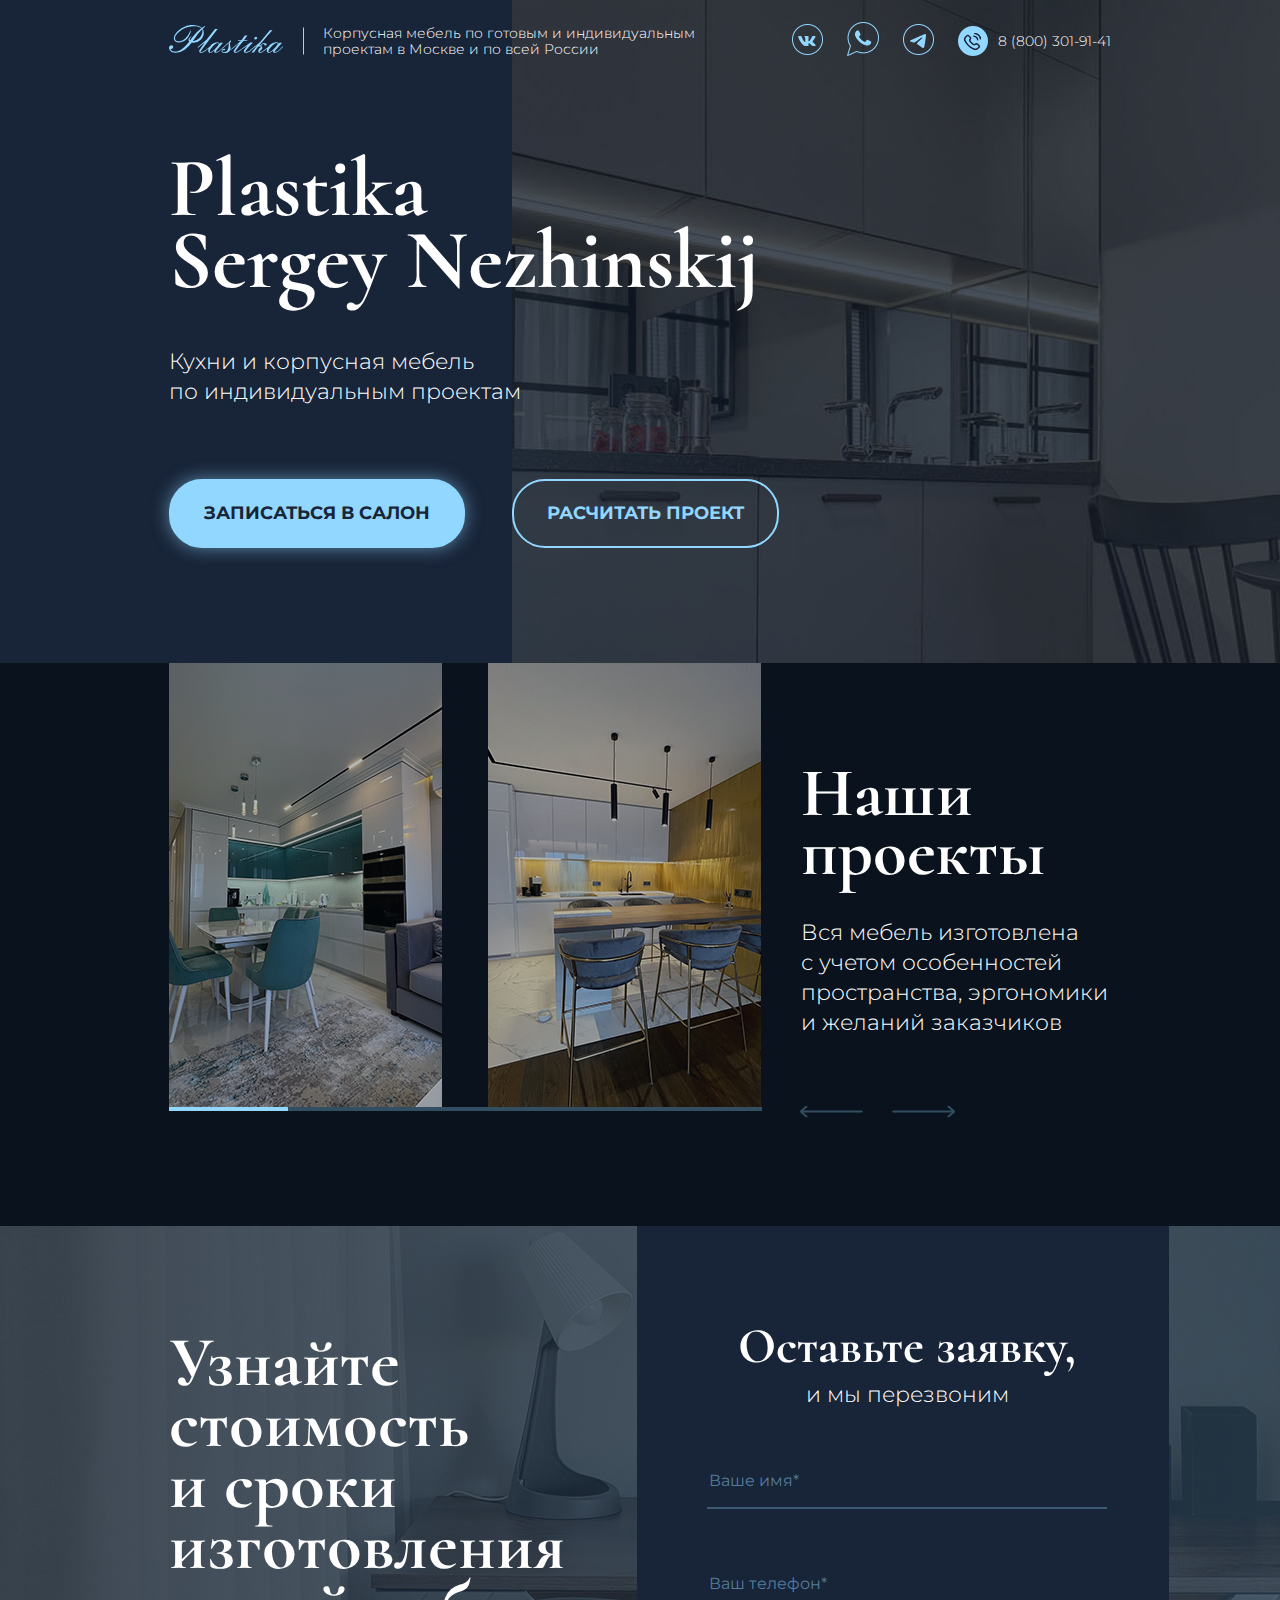
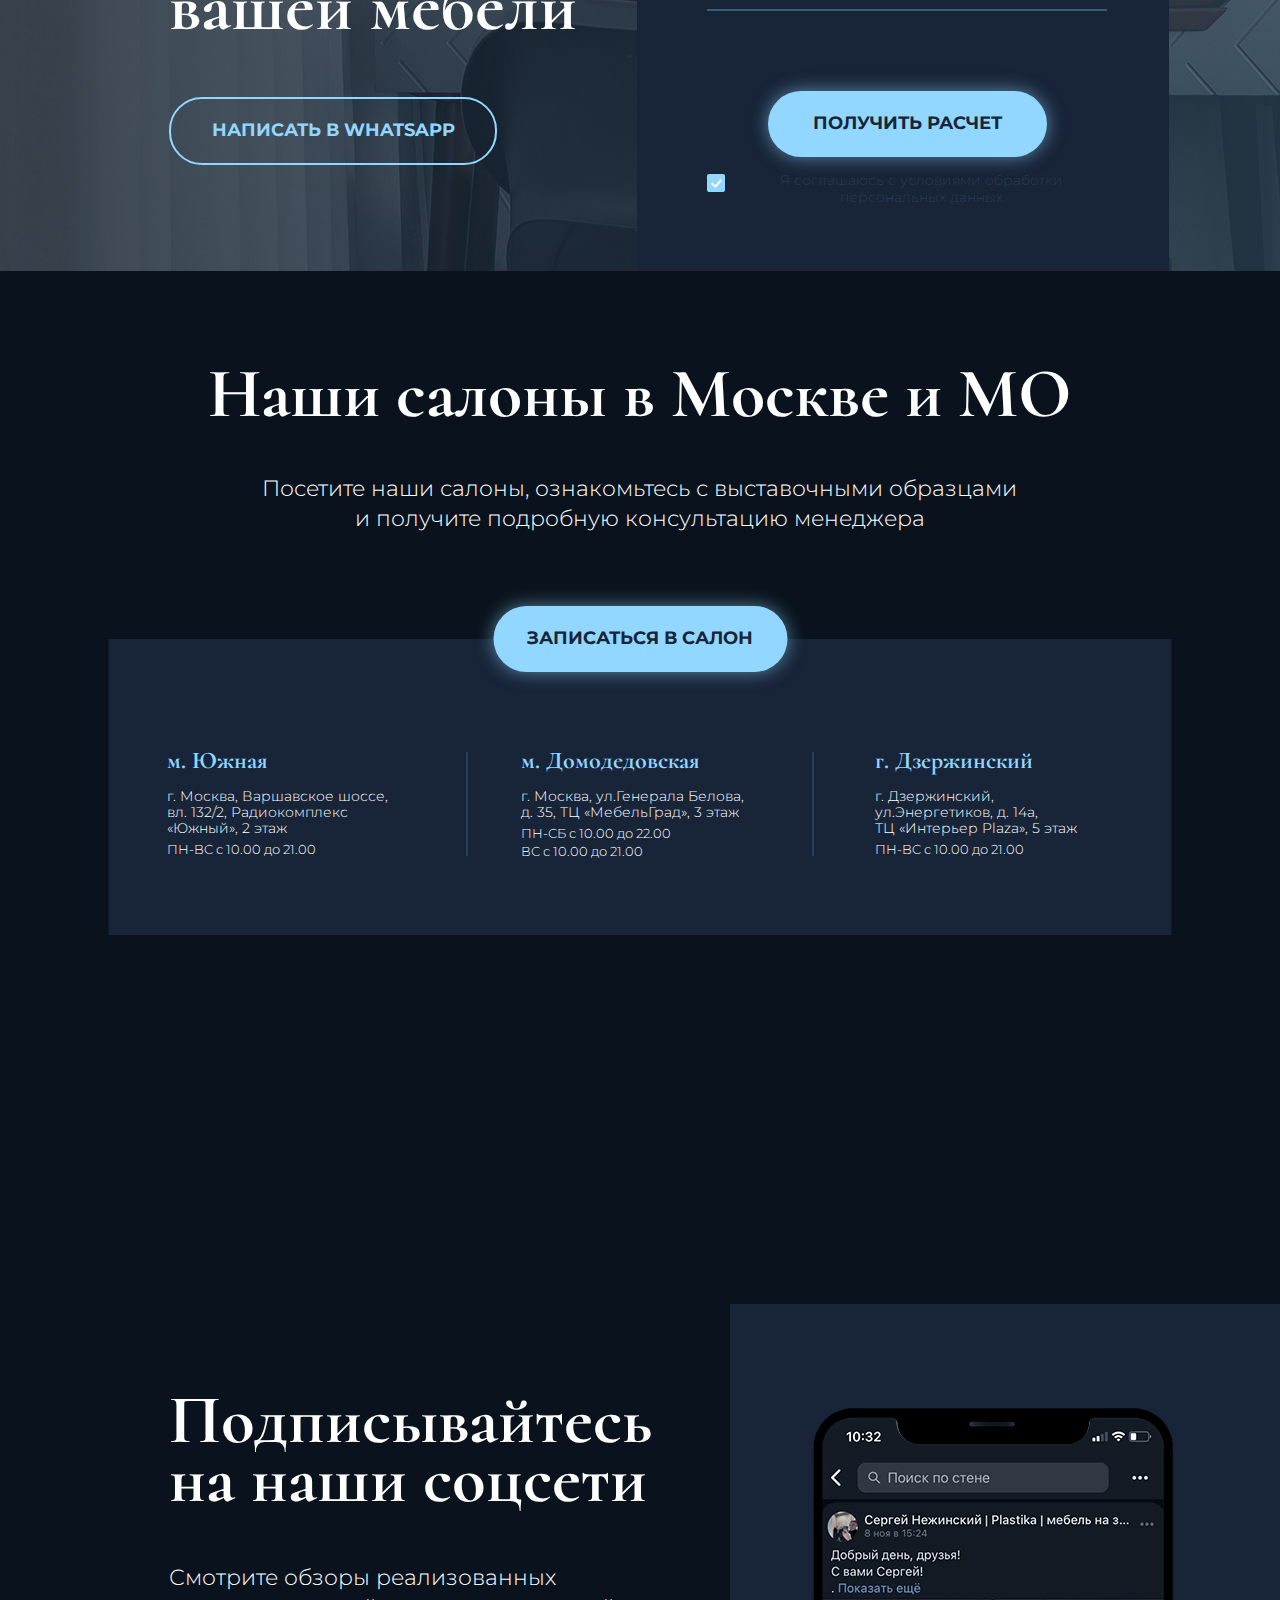
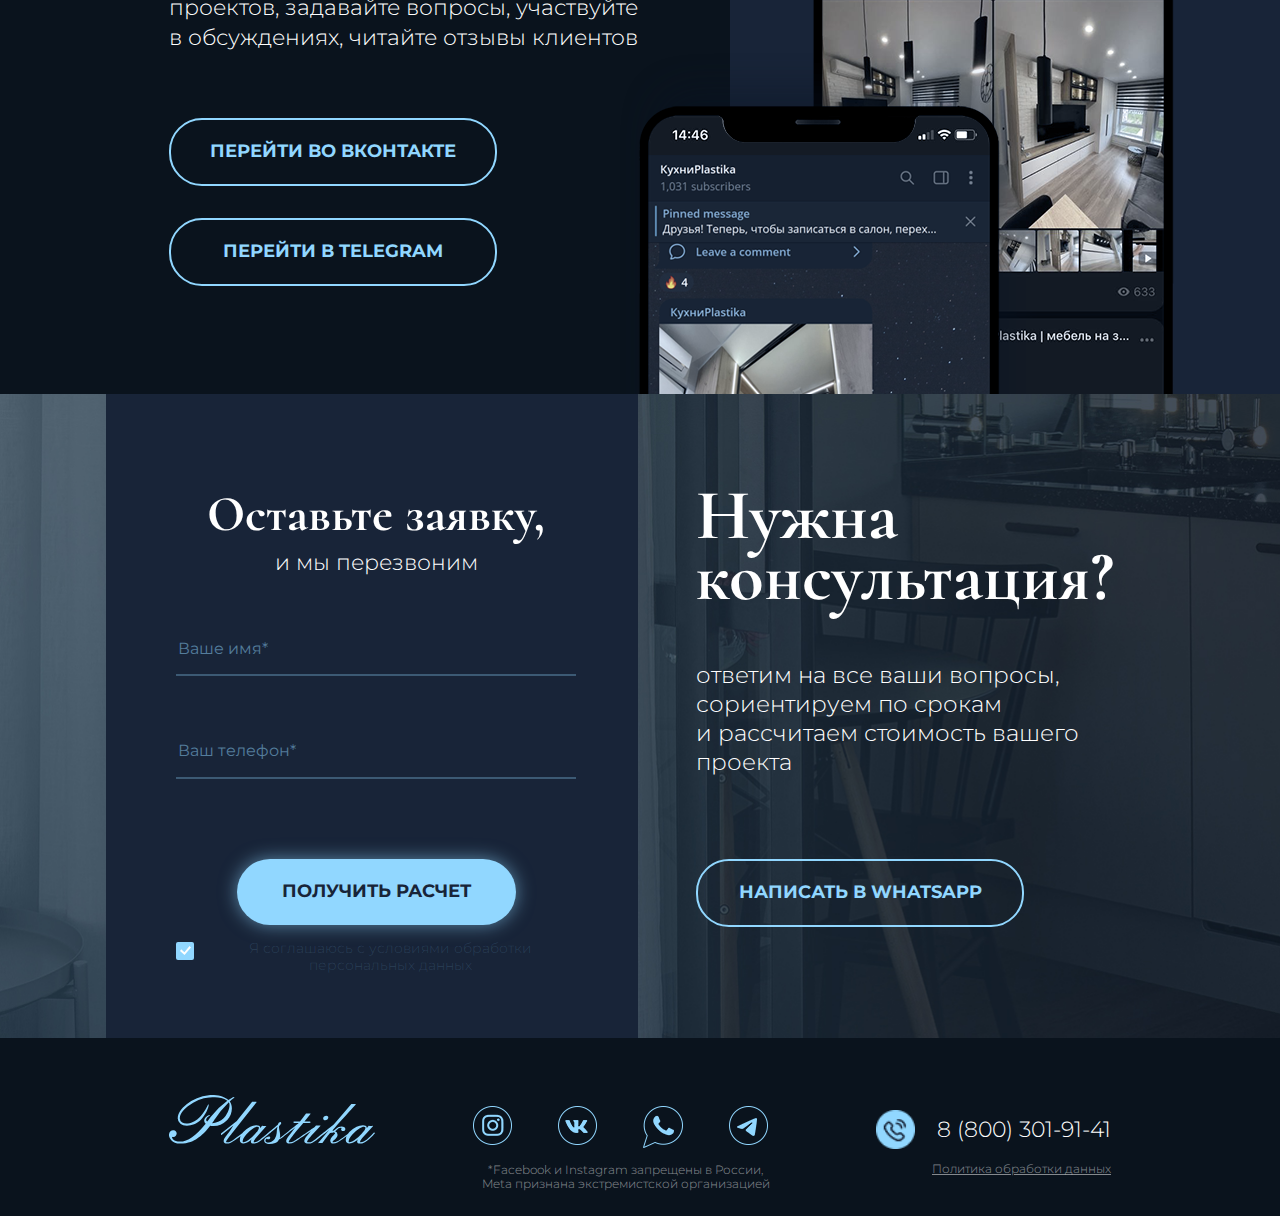
==== commit e97f0f3a: "new media style for project" ====
--- a/index.html
+++ b/index.html
@@ -72,7 +72,7 @@
               <input type="submit" value="получить расчет">
             </form>
             <input type="checkbox" name="policy" required checked id="checkbox_2">
-            <label for="checkbox_2"> <span>*Нажимая кнопку вы&nbsp;даете согласие на&nbsp;обработку своих <a href="policy.docx" target="_blank">персональных данных</a></span></label>
+            <label for="checkbox_2"> <span>Я&nbsp;соглашаюсь с&nbsp;условиями обработки <a href="policy.pdf" target="_blank">персональных данных</a></span></label>
           </div>
         </div>
       </div>
@@ -87,7 +87,7 @@
             </div>
             <div class="address__item">
               <h5>м. Домодедовская</h5>
-              <p>г. Москва, ул.Генерала Белова, д.&nbsp;35, ТЦ&nbsp;&laquo;МебельГрад&raquo;, 3&nbsp;этаж</p><span>ПН-СБ с&nbsp;10.00 до&nbsp;22.00&nbsp;ВС с&nbsp;10.00 до&nbsp;21.00</span>
+              <p>г. Москва, ул.Генерала Белова, д.&nbsp;35, ТЦ&nbsp;&laquo;МебельГрад&raquo;, 3&nbsp;этаж</p><span>ПН-СБ с&nbsp;10.00 до&nbsp;22.00&nbsp; <br> ВС с&nbsp;10.00 до&nbsp;21.00</span>
             </div>
             <div class="address__item">
               <h5>г. Дзержинский</h5>
@@ -117,7 +117,7 @@
               <input type="submit" value="получить расчет">
             </form>
             <input type="checkbox" name="policy" required checked id="checkbox_3">
-            <label for="checkbox_3"> <span>*Нажимая кнопку вы&nbsp;даете согласие на&nbsp;обработку своих <a href="policy.docx" target="_blank">персональных данных</a></span></label>
+            <label for="checkbox_3"> <span>Я&nbsp;соглашаюсь с&nbsp;условиями обработки <a href="policy.pdf" target="_blank">персональных данных</a></span></label>
           </div>
           <div class="form-bottom__text"> 
             <h3>Нужна консультация?</h3>
@@ -140,7 +140,7 @@
             </select>
             <input type="submit" value="записаться в салон">
             <input type="checkbox" name="policy" required checked id="checkbox_1">
-            <label for="checkbox_1"> <span>*Нажимая кнопку вы&nbsp;даете согласие на&nbsp;обработку своих <a href="policy.docx" target="_blank">персональных данных</a></span></label>
+            <label for="checkbox_1"> <span>Я&nbsp;соглашаюсь с&nbsp;условиями обработки <a href="policy.pdf" target="_blank">персональных данных</a></span></label>
           </form>
         </div>
       </div>
@@ -149,7 +149,7 @@
           <div class="footer__social">
             <div class="footer__social--wrap"><a href="https://www.instagram.com/sergey.nezhinskij/" target="_blank"><img src="./images/icon/instagram-footer.png" alt=""></a><a href="https://vk.com/nezhinskij" target="_blank"> <img src="./images/icon/vk-footer.png" alt=""></a><a href="https://api.whatsapp.com/send?phone=79175666555" target="_blank"> <img src="./images/icon/whatsapp-footer.png" alt=""></a><a href="https://t.me/Tu0Oe1EnK5xkvC77" target="_blank"><img src="./images/icon/telegram-footer.png" alt=""></a></div><span>*Facebook и&nbsp;Instagram запрещены в&nbsp;России, Meta признана экстремистской организацией</span>
           </div>
-          <div class="footer__tel"> <a href="tel:+78003019141"><img src="./images/icon/tel.png" alt="phone">8 (800) 301-91-41</a><a href="policy.docx" target="_blank">Политика обработки данных</a></div>
+          <div class="footer__tel"> <a href="tel:+78003019141"><img src="./images/icon/tel.png" alt="phone">8 (800) 301-91-41</a><a href="policy.pdf" target="_blank">Политика обработки данных</a></div>
         </div>
       </div>
     </div>
--- a/css/commons.css
+++ b/css/commons.css
@@ -80,6 +80,7 @@
   left: 0;
   width: 100%;
   padding-top: 22px;
+  z-index: 20;
 }
 
 .header .container {
@@ -171,14 +172,26 @@
 }
 
 .banner {
-  background: #182438 url(../images/decor/banner.jpg) no-repeat 100% 50%;
-  background-size: auto 100%;
+  background: #182438;
   padding-top: 152px;
   padding-bottom: 115px;
+  position: relative;
+}
+
+.banner::before {
+  content: '';
+  position: absolute;
+  top: 0;
+  right: 0;
+  width: 60%;
+  height: 100%;
+  background: url(../images/decor/banner.jpg) no-repeat 50% 50%/cover;
 }
 
 .banner__text {
   max-width: 610px;
+  position: relative;
+  z-index: 5;
 }
 
 .banner__text h2 {
@@ -838,6 +851,10 @@
   right: 32px;
 }
 
+.subscribe__image img {
+  margin-bottom: -4px;
+}
+
 .form-bottom {
   background: url(../images/decor/form-bottom.jpg) no-repeat 50% 50%/cover;
 }
@@ -1248,14 +1265,10 @@
   color: #91d7ff;
 }
 
-@media (max-width: 959px) {
+@media (max-width: 992px) {
   body,
   html {
     overflow-x: hidden;
-  }
-  .container {
-    padding: 0 5px;
-    max-width: 310px;
   }
   .header {
     padding-top: 10px;
@@ -1275,6 +1288,81 @@
   .header__slogan::before {
     left: -9px;
   }
+  .projects__slider {
+    max-width: 50%;
+    width: 100%;
+  }
+  .projects__slider img {
+    width: 100%;
+  }
+  .projects__text h3 {
+    font-size: 45px;
+  }
+  .projects__text p {
+    font-size: 18px;
+  }
+  .form-top__text {
+    max-width: 330px;
+  }
+  .form-top__text h3 {
+    font-size: 45px;
+  }
+  .address h3 {
+    font-size: 45px;
+  }
+  .address .container > p {
+    font-size: 18px;
+  }
+  .address__item {
+    padding: 0 38px 74px 38px;
+  }
+  .subscribe__text {
+    max-width: 330px;
+  }
+  .subscribe__text h3 {
+    font-size: 45px;
+  }
+  .subscribe__text p {
+    font-size: 18px;
+  }
+  .subscribe__image {
+    max-width: 410px;
+    display: -webkit-box;
+    display: -ms-flexbox;
+    display: flex;
+    -webkit-box-align: end;
+        -ms-flex-align: end;
+            align-items: flex-end;
+  }
+  .subscribe__image img {
+    width: 100%;
+    margin-bottom: 0;
+  }
+  .form-bottom__text {
+    max-width: 330px;
+  }
+  .form-bottom__text h3 {
+    font-size: 45px;
+  }
+  .form-bottom__text p {
+    font-size: 18px;
+  }
+  .form h4 {
+    font-size: 38px;
+  }
+  .form p {
+    font-size: 16px;
+  }
+  .footer .logo img {
+    width: 165px;
+  }
+}
+
+@media (max-width: 768px) {
+  .container {
+    padding: 0 5px;
+    max-width: 310px;
+  }
   .header__slogan p {
     font-size: 10px;
   }
@@ -1283,6 +1371,9 @@
   }
   .banner {
     padding: 125px 0 40px 0;
+  }
+  .banner::before {
+    width: 100%;
   }
   .banner__text h2 {
     font-size: 41px;
@@ -1314,10 +1405,6 @@
   }
   .projects__slider {
     max-width: 100%;
-    width: 100%;
-  }
-  .projects__slider img {
-    width: 100%;
   }
   .projects__slider .slick-arrow {
     bottom: -55px;
@@ -1341,6 +1428,8 @@
   }
   .form-top {
     padding-top: 40px;
+    background-position: 50% 0%;
+    background-size: auto 350px;
   }
   .form-top .form {
     margin-right: 0;
@@ -1477,6 +1566,10 @@
   .subscribe__image img {
     max-width: 290px;
   }
+  .form-bottom {
+    background-position: 80% 0%;
+    background-size: auto 350px;
+  }
   .form-bottom .container {
     -webkit-box-orient: vertical;
     -webkit-box-direction: reverse;
@@ -1513,6 +1606,9 @@
     -webkit-box-direction: normal;
         -ms-flex-direction: column;
             flex-direction: column;
+    -webkit-box-align: center;
+        -ms-flex-align: center;
+            align-items: center;
   }
   .footer .logo img {
     width: 114px;
@@ -1538,3 +1634,5 @@
     margin-bottom: 30px;
   }
 }
+
+/*# sourceMappingURL=[data-uri] */
